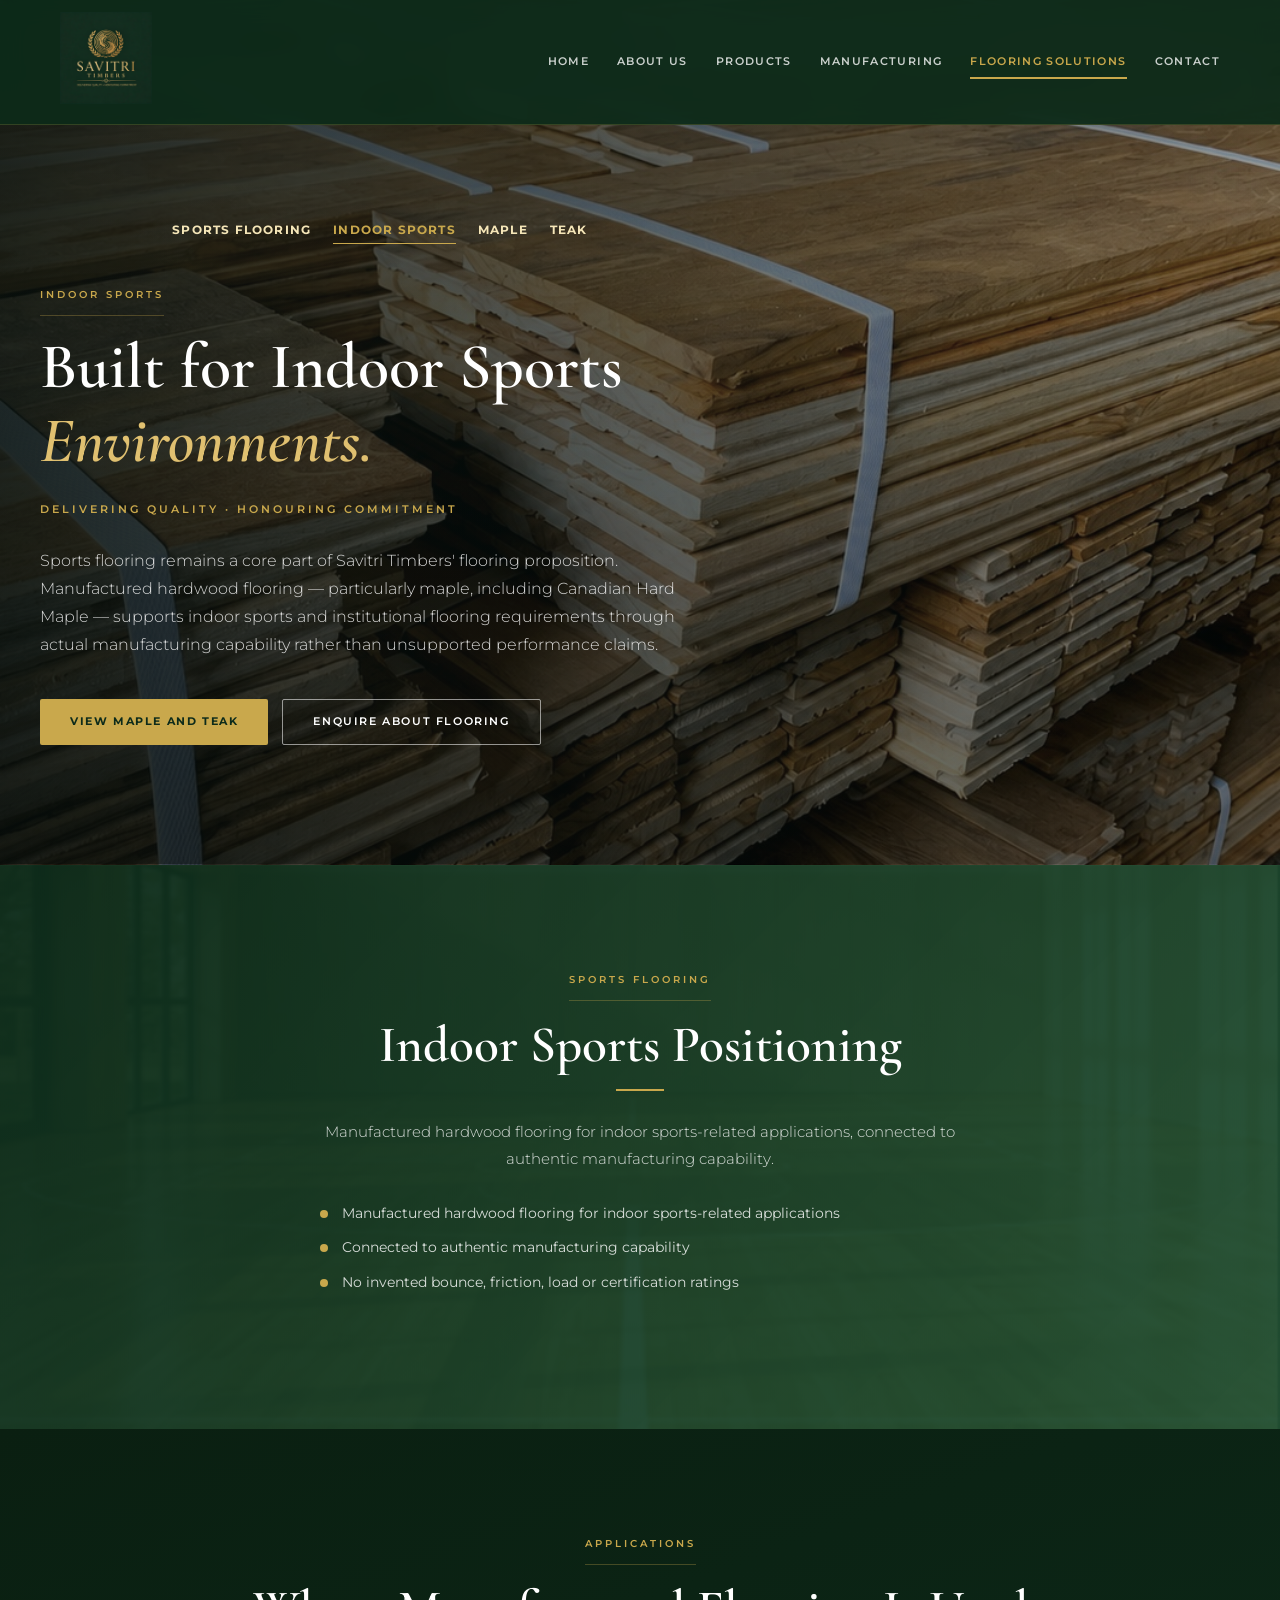
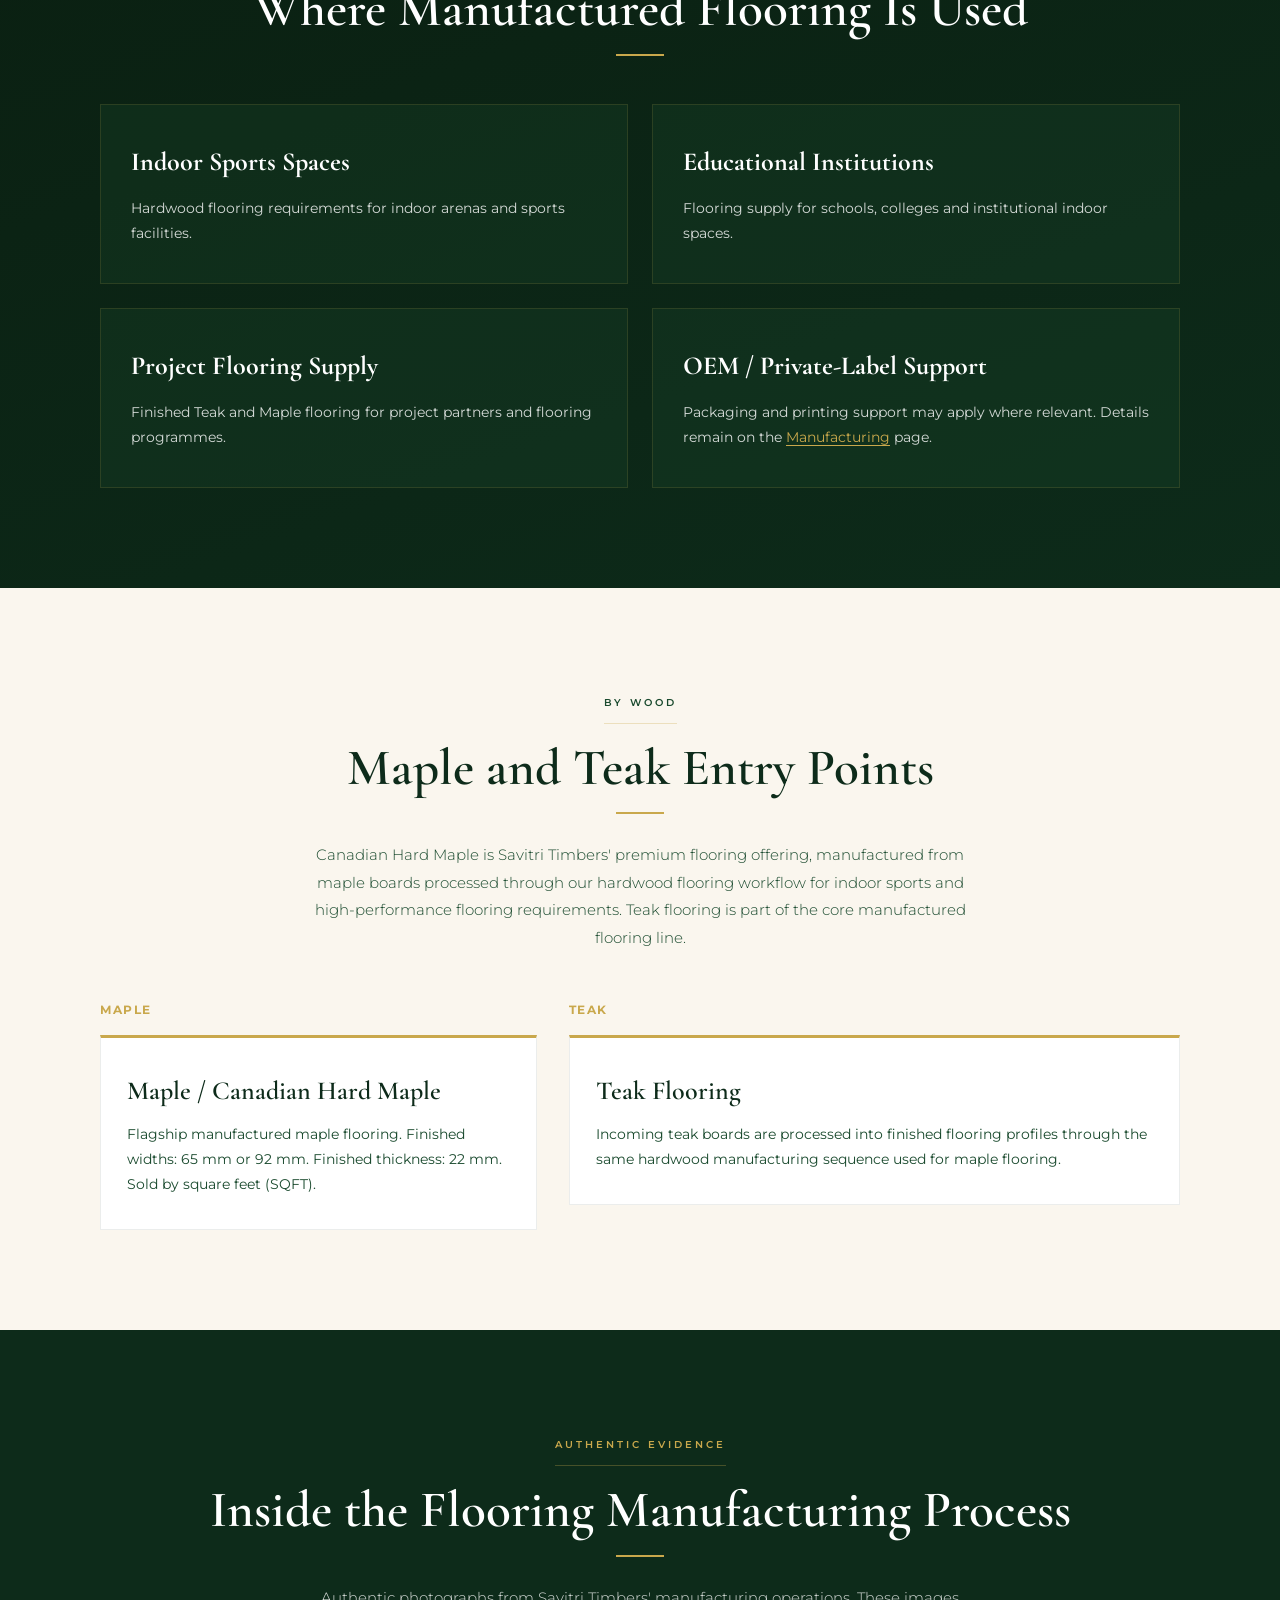
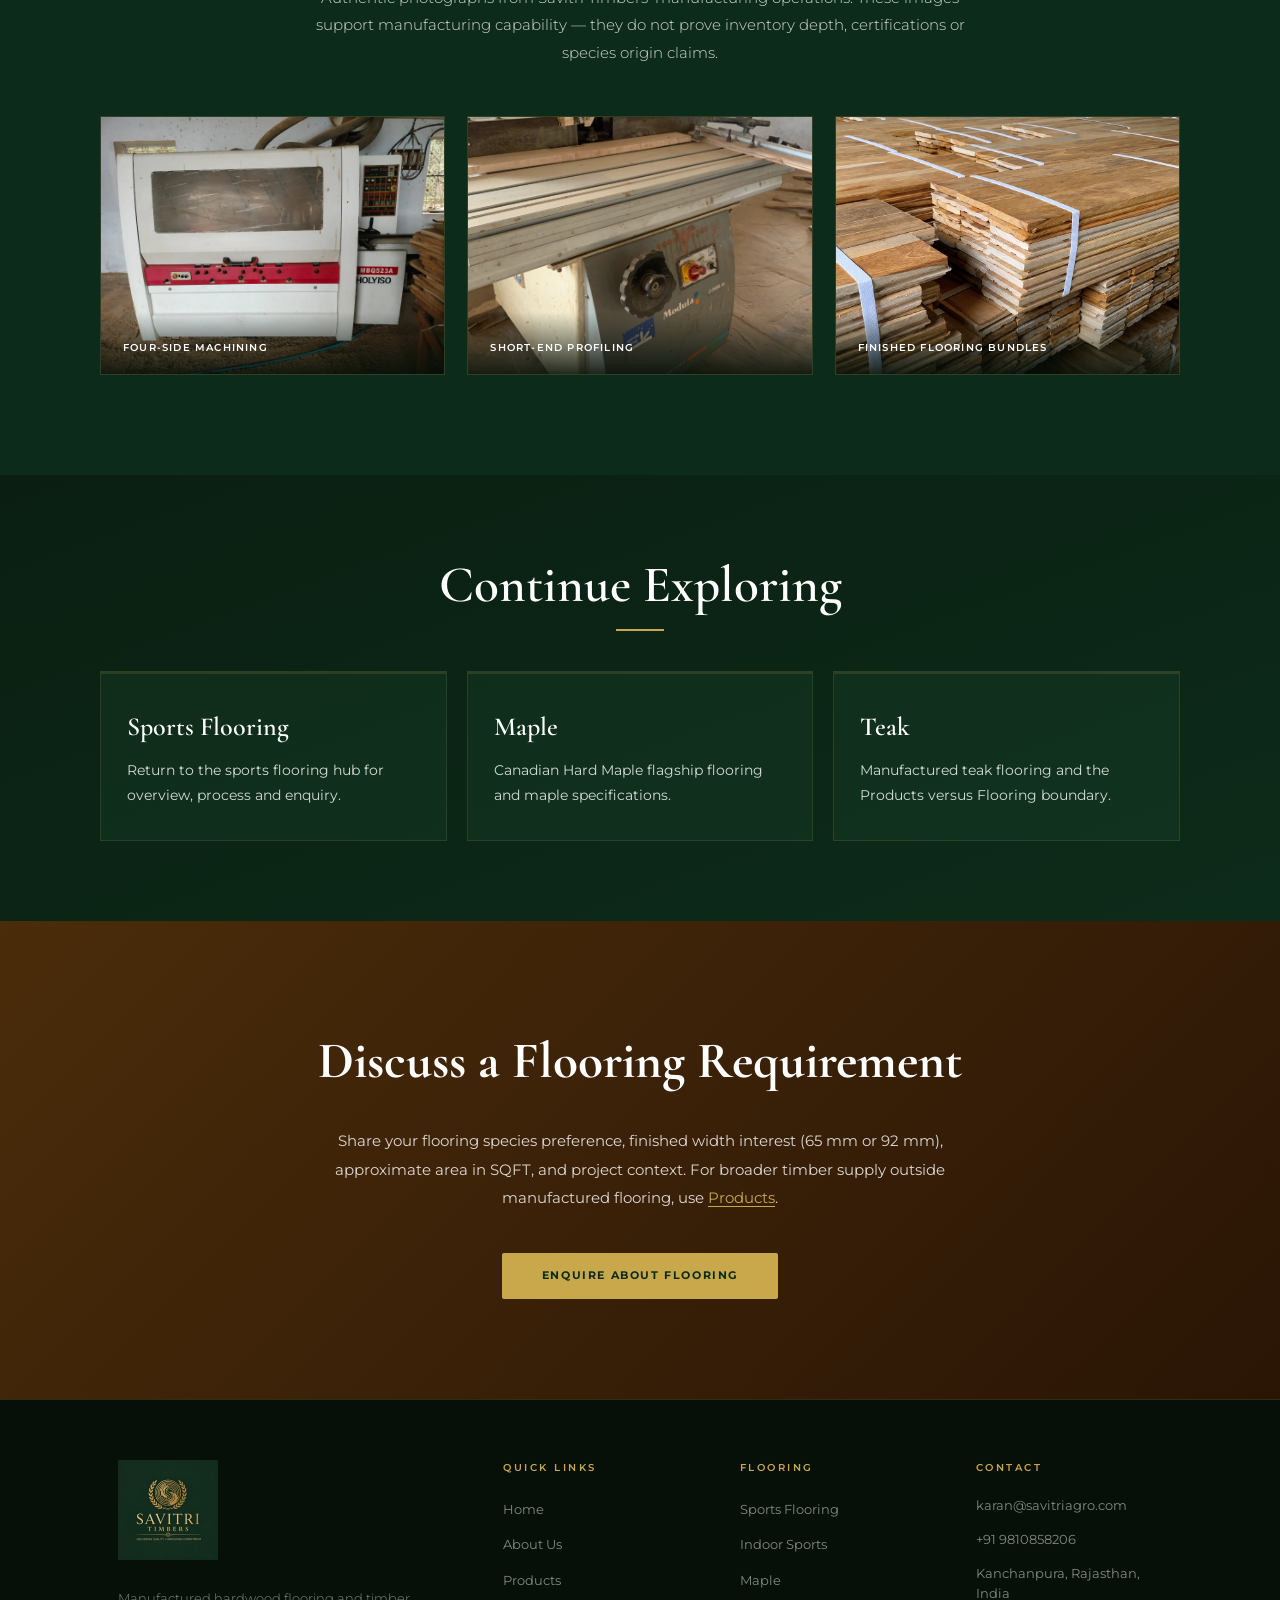
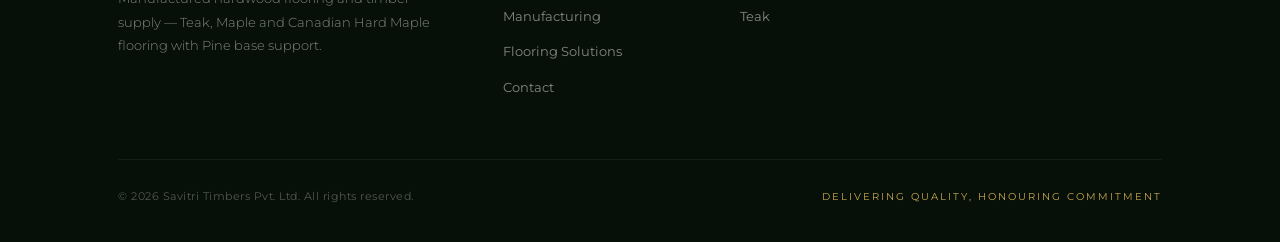
==== flooring/indoor-sports/index.html @ 916d7730 "feat: recover Sprint 4.3 flooring discovery pages Co-authored-by: Cursor <cursoragent@cursor.com>" ====
<!DOCTYPE html>
<html lang="en">
<head>
    <meta charset="UTF-8">
    <meta name="viewport" content="width=device-width, initial-scale=1.0">
    <title>Indoor Sports Flooring | Savitri Timbers</title>
    <meta name="description" content="Manufactured hardwood flooring for indoor sports-related applications, supported by Savitri Timbers' Maple, Canadian Hard Maple and Teak flooring manufacturing.">
    <meta property="og:title" content="Indoor Sports Flooring | Savitri Timbers">
    <meta property="og:description" content="Hardwood flooring for indoor arenas and sports facilities, manufactured by Savitri Timbers.">
    <meta property="og:type" content="website">
    <link rel="icon" href="../../images/favicon.png" type="image/png" sizes="64x64">
    <link rel="preconnect" href="https://fonts.googleapis.com">
    <link rel="preconnect" href="https://fonts.gstatic.com" crossorigin>
    <link rel="stylesheet" href="https://fonts.googleapis.com/css2?family=Cormorant+Garamond:ital,wght@0,300;0,400;0,500;0,600;0,700;1,400;1,600&amp;family=Montserrat:wght@300;400;500;600;700;800&amp;display=swap">
    <link rel="stylesheet" href="../../css/style.css">
    <link rel="stylesheet" href="../../css/flooring.css">
</head>

<body class="flooring-page">

<header>
    <div class="container">
        <a class="logo" href="../../index.html" aria-label="Savitri Timbers home">
            <img src="../../images/logo-mark.png" width="200" height="200" alt="Savitri Timbers Logo">
        </a>
        <nav aria-label="Primary navigation">
            <a href="../../index.html">Home</a>
            <a href="../../about.html">About Us</a>
            <a href="../../products.html">Products</a>
            <a href="../../manufacturing.html">Manufacturing</a>
            <a href="../../flooring.html" class="active">Flooring Solutions</a>
            <a href="../../contact.html">Contact</a>
        </nav>
    </div>
</header>

<main>

    <section class="flooring-hero" aria-labelledby="indoor-hero-title">
        <div class="hero-bg" aria-hidden="true"></div>
        <div class="hero-overlay" aria-hidden="true"></div>
        <div class="hero-content">
            <nav class="flooring-local-nav" aria-label="Flooring discovery">
                <a href="../sports-flooring/">Sports Flooring</a>
                <a href="../indoor-sports/" aria-current="page">Indoor Sports</a>
                <a href="../maple/">Maple</a>
                <a href="../teak/">Teak</a>
            </nav>
            <span class="section-tag">Indoor Sports</span>
            <h1 id="indoor-hero-title">
                Built for Indoor Sports<br>
                <em>Environments.</em>
            </h1>
            <p class="tagline">Delivering Quality · Honouring Commitment</p>
            <p>
                Sports flooring remains a core part of Savitri Timbers' flooring proposition.
                Manufactured hardwood flooring — particularly maple, including Canadian Hard Maple —
                supports indoor sports and institutional flooring requirements through actual
                manufacturing capability rather than unsupported performance claims.
            </p>
            <div class="hero-buttons">
                <a href="#woods" class="btn">View Maple and Teak</a>
                <a href="../../contact.html" class="btn-outline">Enquire About Flooring</a>
            </div>
        </div>
    </section>

    <section class="flooring-sports" aria-labelledby="sports-title">
        <div class="container flooring-sports-inner">
            <span class="section-tag">Sports Flooring</span>
            <h2 id="sports-title" class="section-title">Indoor Sports Positioning</h2>
            <span class="gold-line" aria-hidden="true"></span>
            <p class="section-sub">
                Manufactured hardwood flooring for indoor sports-related applications,
                connected to authentic manufacturing capability.
            </p>
            <ul class="flooring-point-list flooring-point-list--center" aria-label="Sports flooring positioning">
                <li>Manufactured hardwood flooring for indoor sports-related applications</li>
                <li>Connected to authentic manufacturing capability</li>
                <li>No invented bounce, friction, load or certification ratings</li>
            </ul>
        </div>
    </section>

    <section class="flooring-applications" aria-labelledby="flooring-apps-title">
        <div class="container">
            <span class="section-tag">Applications</span>
            <h2 id="flooring-apps-title" class="section-title">Where Manufactured Flooring Is Used</h2>
            <span class="gold-line" aria-hidden="true"></span>
            <div class="flooring-app-grid">
                <article class="flooring-app-card">
                    <h3>Indoor Sports Spaces</h3>
                    <p>Hardwood flooring requirements for indoor arenas and sports facilities.</p>
                </article>
                <article class="flooring-app-card">
                    <h3>Educational Institutions</h3>
                    <p>Flooring supply for schools, colleges and institutional indoor spaces.</p>
                </article>
                <article class="flooring-app-card">
                    <h3>Project Flooring Supply</h3>
                    <p>Finished Teak and Maple flooring for project partners and flooring programmes.</p>
                </article>
                <article class="flooring-app-card">
                    <h3>OEM / Private-Label Support</h3>
                    <p>
                        Packaging and printing support may apply where relevant.
                        Details remain on the <a href="../../manufacturing.html">Manufacturing</a> page.
                    </p>
                </article>
            </div>
        </div>
    </section>

    <section class="flooring-discover" id="woods" aria-labelledby="woods-title">
        <div class="container">
            <span class="section-tag">By Wood</span>
            <h2 id="woods-title" class="section-title">Maple and Teak Entry Points</h2>
            <span class="gold-line" aria-hidden="true"></span>
            <p class="section-sub">
                Canadian Hard Maple is Savitri Timbers' premium flooring offering,
                manufactured from maple boards processed through our hardwood flooring
                workflow for indoor sports and high-performance flooring requirements.
                Teak flooring is part of the core manufactured flooring line.
            </p>
            <div class="flooring-discover-groups">
                <div class="flooring-discover-group">
                    <h3>Maple</h3>
                    <div class="flooring-discover-cards">
                        <a class="flooring-discover-card" href="../maple/">
                            <h4>Maple / Canadian Hard Maple</h4>
                            <p>
                                Flagship manufactured maple flooring.
                                Finished widths: 65 mm or 92 mm. Finished thickness: 22 mm.
                                Sold by square feet (SQFT).
                            </p>
                        </a>
                    </div>
                </div>
                <div class="flooring-discover-group">
                    <h3>Teak</h3>
                    <div class="flooring-discover-cards">
                        <a class="flooring-discover-card" href="../teak/">
                            <h4>Teak Flooring</h4>
                            <p>
                                Incoming teak boards are processed into finished flooring profiles
                                through the same hardwood manufacturing sequence used for maple flooring.
                            </p>
                        </a>
                    </div>
                </div>
            </div>
        </div>
    </section>

    <section class="flooring-evidence" aria-labelledby="evidence-title">
        <div class="container">
            <span class="section-tag">Authentic Evidence</span>
            <h2 id="evidence-title" class="section-title">Inside the Flooring Manufacturing Process</h2>
            <span class="gold-line" aria-hidden="true"></span>
            <p class="section-sub">
                Authentic photographs from Savitri Timbers' manufacturing operations.
                These images support manufacturing capability — they do not prove inventory
                depth, certifications or species origin claims.
            </p>
            <div class="mfg-gallery-grid flooring-evidence-grid">
                <figure>
                    <picture>
                        <source srcset="../../assets/images/manufacturing/holyiso-mbq523a-four-side-planer-moulder.webp" type="image/webp">
                        <img src="../../assets/images/manufacturing/holyiso-mbq523a-four-side-planer-moulder.webp" width="1200" height="800" loading="lazy" decoding="async" alt="HOLYISO four-side planer and moulder used in flooring manufacturing">
                    </picture>
                    <figcaption>Four-side machining</figcaption>
                </figure>
                <figure>
                    <picture>
                        <source srcset="../../assets/images/manufacturing/jai-modula-j3400-spindle-moulder.webp" type="image/webp">
                        <img src="../../assets/images/manufacturing/jai-modula-j3400-spindle-moulder.webp" width="1200" height="800" loading="lazy" decoding="async" alt="JAI Modula spindle moulder used for short-end flooring profiles">
                    </picture>
                    <figcaption>Short-end profiling</figcaption>
                </figure>
                <figure>
                    <picture>
                        <source srcset="../../assets/images/manufacturing/teak-flooring-bundles-shri-madhopur.jpg" type="image/jpeg">
                        <img src="../../assets/images/manufacturing/teak-flooring-bundles-shri-madhopur.jpg" width="1064" height="749" loading="lazy" decoding="async" alt="Finished flooring bundles prepared at Savitri Timbers">
                    </picture>
                    <figcaption>Finished flooring bundles</figcaption>
                </figure>
            </div>
        </div>
    </section>

    <section class="flooring-related" aria-labelledby="related-title">
        <div class="container">
            <h2 id="related-title" class="section-title">Continue Exploring</h2>
            <span class="gold-line" aria-hidden="true"></span>
            <div class="flooring-related-grid">
                <a class="flooring-discover-card" href="../sports-flooring/">
                    <h4>Sports Flooring</h4>
                    <p>Return to the sports flooring hub for overview, process and enquiry.</p>
                </a>
                <a class="flooring-discover-card" href="../maple/">
                    <h4>Maple</h4>
                    <p>Canadian Hard Maple flagship flooring and maple specifications.</p>
                </a>
                <a class="flooring-discover-card" href="../teak/">
                    <h4>Teak</h4>
                    <p>Manufactured teak flooring and the Products versus Flooring boundary.</p>
                </a>
            </div>
        </div>
    </section>

    <section class="flooring-cta" id="enquiry" aria-labelledby="flooring-cta-title">
        <div class="container">
            <h2 id="flooring-cta-title">Discuss a Flooring Requirement</h2>
            <p>
                Share your flooring species preference, finished width interest
                (65 mm or 92 mm), approximate area in SQFT, and project context.
                For broader timber supply outside manufactured flooring,
                use <a href="../../products.html">Products</a>.
            </p>
            <a href="../../contact.html" class="btn">Enquire About Flooring</a>
        </div>
    </section>

</main>

<footer>
    <div class="container">
        <div class="footer-top">
            <div class="footer-brand">
                <img src="../../images/logo-mark.png" width="200" height="200" alt="Savitri Timbers" class="footer-logo">
                <p>
                    Manufactured hardwood flooring and timber supply —
                    Teak, Maple and Canadian Hard Maple flooring with Pine base support.
                </p>
            </div>
            <div class="footer-col">
                <h2>Quick Links</h2>
                <ul>
                    <li><a href="../../index.html">Home</a></li>
                    <li><a href="../../about.html">About Us</a></li>
                    <li><a href="../../products.html">Products</a></li>
                    <li><a href="../../manufacturing.html">Manufacturing</a></li>
                    <li><a href="../../flooring.html">Flooring Solutions</a></li>
                    <li><a href="../../contact.html">Contact</a></li>
                </ul>
            </div>
            <div class="footer-col">
                <h2>Flooring</h2>
                <ul>
                    <li><a href="../sports-flooring/">Sports Flooring</a></li>
                    <li><a href="../indoor-sports/">Indoor Sports</a></li>
                    <li><a href="../maple/">Maple</a></li>
                    <li><a href="../teak/">Teak</a></li>
                </ul>
            </div>
            <div class="footer-col">
                <h2>Contact</h2>
                <div class="footer-contact-item">
                    <span class="contact-text">karan@savitriagro.com</span>
                </div>
                <div class="footer-contact-item">
                    <span class="contact-text">+91 9810858206</span>
                </div>
                <div class="footer-contact-item">
                    <span class="contact-text">Kanchanpura, Rajasthan, India</span>
                </div>
            </div>
        </div>
        <div class="footer-bottom">
            <p>© 2026 Savitri Timbers Pvt. Ltd. All rights reserved.</p>
            <div class="footer-tagline">Delivering Quality, Honouring Commitment</div>
        </div>
    </div>
</footer>

</body>
</html>
---- css/style.css ----
:root {
  --green-dark: #0d2b1a;
  --green-mid: #1a4a2e;
  --green-light: #2d6a47;
  --gold: #c9a84c;
  --gold-light: #e0c070;
  --gold-pale: #f5e6b8;
  --white: #ffffff;
  --cream: #faf6ee;
  --text-light: rgba(255,255,255,0.82);
  --walnut: #4a2c0a;
}

* {
  margin: 0;
  padding: 0;
  box-sizing: border-box;
}

body {
font-family: 'Montserrat', sans-serif;
background: var(--green-mid);
color: var(--white);
overflow-x: hidden;
line-height: 1.6;
}

/* ── HEADER / NAV ── */
header {
    position: fixed;
    top: 0;
    left: 0;
    right: 0;
    z-index: 100;
    background: rgba(13,43,26,0.92);
    backdrop-filter: blur(12px);
    border-bottom: 1px solid rgba(201,168,76,0.2);
}

header .container {
    display: flex;
    align-items: center;
    justify-content: space-between;
    padding: 18px 60px;
    width: 100%;
    max-width: none;
}

.logo img {
    height: 140px;
    width: auto;
}

nav {
  display: flex;
  list-style: none;
  gap: 36px;
}

header nav a {
  font-size: 18px;
  font-weight: 800;
  letter-spacing: 1.6px;
  text-transform: uppercase;
  color: rgba(255,255,255,0.78);
  text-decoration: none;
  transition: color 0.3s;
  margin-left: 0;
}

header nav a:hover {
  color: var(--gold);
}

header nav a.active,
header nav a[aria-current="page"] {
    color: var(--gold);
}

header nav a.active::after,
header nav a[aria-current="page"]::after {
    content: '';
    display: block;
    width: 100%;
    height: 2px;
    background: var(--gold);
    margin-top: 6px;
}

/* ── HERO ── */
.hero {
    min-height: 100vh;
    position: relative;
    display: flex;
    flex-direction: column;
    justify-content: center;
    align-items: flex-start;
    text-align: left;
    overflow: hidden;
    padding: 120px 40px 80px;
    background:none;    
}

.hero-bg {
    position: absolute;
    inset: 0;
    z-index: 0;

    background:
        linear-gradient(
            90deg,
            rgba(7,17,14,.82) 0%,
            rgba(7,17,14,.62) 38%,
            rgba(7,17,14,.28) 65%,
            rgba(7,17,14,.10) 100%
        ),
        url("../assets/images/hero/arena-clean-v1.jpg");

    background-size: cover;
    background-position: center center;
    background-repeat: no-repeat;
}
.hero-grid {
    display: none;
}

/*
.hero-grid div { background-size: cover; background-position: center; }
.hero-grid div:nth-child(1) { background: linear-gradient(135deg, #1a4a2e, #2d6a47); }
.hero-grid div:nth-child(2) { background: linear-gradient(135deg, #4a2c0a, #7a5020); }
.hero-grid div:nth-child(3) { background: linear-gradient(135deg, #1a4a2e, #0d2b1a); }
.hero-grid div:nth-child(4) { background: linear-gradient(135deg, #7a5020, #4a2c0a); }
.hero-grid div:nth-child(5) { background: linear-gradient(135deg, #2d6a47, #1a4a2e); }
.hero-grid div:nth-child(6) { background: linear-gradient(135deg, #0d2b1a, #1a4a2e); }
*/

.hero-overlay {
    position: absolute;
    inset: 0;
    z-index: 2;

    background:
        linear-gradient(
            180deg,
            rgba(0,0,0,.18) 0%,
            rgba(0,0,0,.05) 30%,
            rgba(0,0,0,.28) 100%
        );
}

.wood-texture {
    display: none;
}
/*
.wood-texture {
  position: absolute;
  inset: 0;
  z-index: 1;
  opacity: 0.04;
  background-image: repeating-linear-gradient(
    88deg, transparent 0px, transparent 18px, rgba(201,168,76,0.3) 18px, rgba(201,168,76,0.3) 19px
  );
}
*/
/*
.hero-content {
    position: relative;
    z-index: 5;
    max-width: 900px;
}
*/

.hero-content {
    position: relative;
    z-index: 5;

    width: min(720px, 100%);
    margin-right: auto;
    margin-left: 0;

    text-align: left;
}


.hero-badge {
    display: inline-block;
    align-items: center;
    gap: 10px;
    border: 1px solid rgba(201,168,76,0.4);
    padding: 8px 20px;
    margin-bottom: 36px;
    border-radius: 2px;
}

.hero-badge span {
  font-size: 10px;
  letter-spacing: 2.5px;
  color: var(--gold);
  text-transform: uppercase;
  font-weight: 600;
}

.hero-badge::before,
.hero-badge::after {
  content: '◆';
  font-size: 6px;
  color: var(--gold);
}

.hero h1 {
  font-family: 'Cormorant Garamond', serif;
  font-size: clamp(42px, 5vw, 68px);
  font-weight: 600;
  line-height: 1.12;
  color: var(--white);
  margin-bottom: 24px;
  letter-spacing: -0.5px;
}

.hero h1 em {
  color: var(--gold);
  font-style: italic;
}

.tagline {
  font-size: 11px;
  letter-spacing: 3px;
  color: var(--gold);
  text-transform: uppercase;
  font-weight: 600;
  margin-bottom: 28px;
}

.hero-content > p:not(.tagline) {
  font-size: 15.5px;
  line-height: 1.8;
  color: var(--text-light);
  max-width: 640px;
  margin: 0 auto 44px;
  font-weight: 300;
}

.hero-buttons {
  display: flex;
  gap: 16px;
  justify-content: center;
  flex-wrap: wrap;
}

.btn,
.btn-primary {
  display: inline-block;
  background: var(--gold);
  color: var(--green-dark);
  padding: 10px 30px;
  font-size: 15px;
  font-weight: 700;
  letter-spacing: 1.8px;
  text-transform: uppercase;
  border: none;
  cursor: pointer;
  border-radius: 2px;
  transition: all 0.3s;
  text-decoration: none;
}

.btn:hover,
.btn-primary:hover {
  background: var(--gold-light);
  transform: translateY(-1px);
}

.btn-outline {
  display: inline-block;
  background: transparent;
  color: var(--white);
  padding: 16px 38px;
  font-size: 11px;
  font-weight: 600;
  letter-spacing: 1.8px;
  text-transform: uppercase;
  border: 1px solid rgba(255,255,255,0.4);
  cursor: pointer;
  border-radius: 2px;
  transition: all 0.3s;
}

.btn-outline:hover {
  border-color: var(--gold);
  color: var(--gold);
}

.btn:focus-visible,
.btn-outline:focus-visible {
    outline: 3px solid var(--gold-light);
    outline-offset: 4px;
}

.credentials {
    background: linear-gradient(180deg,#0d2b1a,#0a1f11);
}

.credentials-inner{
    display:grid;
    grid-template-columns:320px 1fr;
    gap:60px;
    align-items:start;
}

.credentials-list {
    display:grid;
    grid-template-columns:repeat(auto-fit,minmax(220px,1fr));
    gap:24px;
    margin-top:48px;
}

.credentials-list div{
    padding:28px;
    border-top:2px solid rgba(201,168,76,.4);
    background:rgba(255,255,255,.04);
}

.credentials dt{
    font-size:11px;
    text-transform:uppercase;
    letter-spacing:2px;
    color:var(--gold);
    margin-bottom:8px;
}

.credentials dd{
    font-size:15px;
    color:white;
}

.hero-value-cards {
  display: grid;
  grid-template-columns: repeat(3, minmax(0, 1fr));
  gap: 16px;
  width: min(100%, 980px);
  margin: 48px auto 0;
}

.hero-value-card {
  min-height: 150px;
  padding: 22px 20px;
  border: 1px solid rgba(201,168,76,0.24);
  border-left: 2px solid rgba(201,168,76,0.55);
  background: rgba(13,43,26,0.56);
  text-align: left;
}

.hero-value-card h2 {
  font-size: 11px;
  letter-spacing: 1.7px;
  text-transform: uppercase;
  color: var(--gold);
  margin-bottom: 12px;
  font-weight: 700;
}

.hero-value-card p {
  font-size: 13px;
  line-height: 1.75;
  color: var(--text-light);
  font-weight: 300;
}

@media (max-width: 768px) {
  .hero-value-cards {
    grid-template-columns: 1fr;
    gap: 12px;
    margin-top: 36px;
  }

  .hero-value-card {
    min-height: auto;
    padding: 18px 18px;
  }
}  
/* ── SECTION COMMONS ── */
section {
  padding: 100px 60px;
}

.container {
  width: 90%;
  max-width: 1200px;
  margin: auto;
}

.section-tag {
  display: inline-block;
  font-size: 10px;
  letter-spacing: 3px;
  color: var(--gold);
  text-transform: uppercase;
  font-weight: 600;
  margin-bottom: 16px;
  padding-bottom: 12px;
  border-bottom: 1px solid rgba(201,168,76,0.3);
}

.section-title {
  font-family: 'Cormorant Garamond', serif;
  font-size: clamp(36px, 4vw, 52px);
  font-weight: 600;
  line-height: 1.18;
  margin-bottom: 20px;
}

.section-sub {
  font-size: 14.5px;
  line-height: 1.9;
  color: var(--text-light);
  max-width: 580px;
  font-weight: 300;
}

.gold-line {
  display: block;
  width: 48px;
  height: 2px;
  background: var(--gold);
  margin: 20px 0;
}

/* ── TRUST BAND ── */
.trust-band {
  background: var(--green-mid);
  border-top: 1px solid rgba(201,168,76,0.15);
  border-bottom: 1px solid rgba(201,168,76,0.15);
  padding: 28px 60px;
  display: flex;
  align-items: center;
  justify-content: center;
  gap: 60px;
}

/* Sprint 3A.4 Trust Strip */
/*
.trust-strip{
    background:var(--green-mid);
    border-top:1px solid rgba(201,168,76,.15);
    border-bottom:1px solid rgba(201,168,76,.15);
    padding:30px 0;
}

.trust-strip svg{
    fill:none;
    stroke:var(--gold);
    stroke-width:1.8;
    stroke-linecap:round;
    stroke-linejoin:round;
}

.trust-strip-inner{
    display:grid;
    grid-template-columns:220px 1fr;
    gap:40px;
    align-items:center;
}

.trust-strip-label{
    color:#fff;
    font-size:15px;
    line-height:1.6;
}

.trust-strip-list{
    list-style:none;
    display:grid;
    grid-template-columns:repeat(5,1fr);
    gap:22px;
    margin:0;
    padding:0;
}

.trust-strip-list li{
    display:flex;
    align-items:center;
    gap:12px;
}

.trust-strip-list svg{
    width:22px;
    height:22px;
    stroke:var(--gold);
    stroke-width:1.6;
    fill:none;
    flex-shrink:0;
}

.trust-strip-list span{
    font-size:11px;
    letter-spacing:1.4px;
    color:var(--gold);
    text-transform:uppercase;
    line-height:1.5;
}
*/
.trust-item {
  display: flex;
  align-items: center;
  gap: 12px;
}

.trust-icon { font-size: 18px; }

.trust-text {
  font-size: 11px;
  letter-spacing: 1.5px;
  text-transform: uppercase;
  color: var(--gold);
  font-weight: 600;
}

/* ── INTRO ── */
.intro {
  background: linear-gradient(135deg, #0a1f11 0%, #0d2b1a 100%);
  text-align: center;
}

.intro h2 {
  font-family: 'Cormorant Garamond', serif;
  font-size: clamp(36px, 4vw, 52px);
  font-weight: 600;
  color: var(--white);
  margin-bottom: 24px;
}

.intro p {
  font-size: 15px;
  line-height: 1.9;
  color: var(--text-light);
  max-width: 700px;
  margin: 0 auto 20px;
  font-weight: 300;
}

/* ── OUR STORY ── DESKTOP */
.story {
  background: linear-gradient(135deg, #0a1f11 0%, #0d2b1a 100%);
  display: grid;
  grid-template-columns: 1fr 1fr;
  gap: 80px;
  align-items: center;
}

.about-image-block { position: relative; }

.about-img-main {
  width: 100%;
  aspect-ratio: 4/5;
  border-radius: 3px;
  overflow: hidden;
  background: linear-gradient(145deg, #1a4a2e, #2d6a47);
  display: flex;
  align-items: center;
  justify-content: center;
}

.about-img-main picture,
.about-img-main img,
.about-img-overlay picture,
.about-img-overlay img {
  width: 100%;
  height: 100%;
  display: block;
}

.about-img-main img,
.about-img-overlay img {
  object-fit: cover;
}

.about-img-main img { object-position: center; }
.about-img-overlay img { object-position: center; }

.about-img-overlay {
  position: absolute;
  bottom: -24px;
  right: -24px;
  width: 55%;
  aspect-ratio: 4/3;
  background: linear-gradient(145deg, var(--walnut), #7a5020);
  border-radius: 3px;
  border: 4px solid var(--green-dark);
  display: flex;
  align-items: center;
  justify-content: center;
}

.img-placeholder {
  font-family: 'Cormorant Garamond', serif;
  font-size: 13px;
  color: rgba(201,168,76,0.6);
  text-align: center;
  padding: 20px;
}

.story h2 {
  font-family: 'Cormorant Garamond', serif;
  font-size: clamp(36px, 4vw, 52px);
  font-weight: 600;
  color: var(--white);
  line-height: 1.18;
  margin-bottom: 20px;
}

.story p {
  font-size: 14.5px;
  line-height: 1.9;
  color: var(--text-light);
  max-width: 580px;
  font-weight: 300;
  margin-bottom: 16px;
}

/* ── MOBILE FIX ── */
@media (max-width: 768px) {

  /* Section ka padding kam kiya */
  section {
    padding: 60px 24px;
  }

  /* Story section: 2 column se 1 column */
  .story {
    grid-template-columns: 1fr;   /* dono columns ek ke neeche ek */
    gap: 80px;                    /* image aur text ke beech space —
                                     overlay ke liye jagah chahiye */
  }

  /* Image block ko thoda chhota kiya */
  .about-img-main {
    aspect-ratio: 3/2;            /* lambi image mobile par achhi nahi lagti */
  }

  /* Overlay image: position theek ki */
  .about-img-overlay {
    bottom: -32px;                /* thoda aur neeche */
    right: 16px;                  /* right edge se andar */
    width: 48%;                   /* thodi chhoti */
    border: 3px solid var(--green-dark);
  }

  /* Heading font thodi chhoti */
  .story h2 {
    font-size: 28px;
  }

  /* Paragraph font readable size */
  .story p {
    font-size: 14px;
    line-height: 1.8;
  }

}



.pillars {
  display: flex;
  flex-direction: column;
  gap: 20px;
  margin-top: 36px;
}

.pillar {
  display: flex;
  gap: 16px;
  align-items: flex-start;
  padding: 18px 20px;
  border-left: 2px solid rgba(201,168,76,0.3);
  background: rgba(45,106,71,0.1);
}

.pillar-icon { font-size: 22px; margin-top: 2px; }

.pillar h4 {
  font-size: 11px;
  letter-spacing: 1.5px;
  text-transform: uppercase;
  color: var(--gold);
  margin-bottom: 6px;
  font-weight: 600;
}

.pillar p {
  font-size: 13px;
  color: var(--text-light);
  line-height: 1.7;
  font-weight: 300;
  max-width: none;
  margin-bottom: 0;
}

/* ── WHAT WE DO / SERVICES ── DESKTOP */
.services {
  background: var(--green-dark);
  text-align: center;
}

.services h2 {
  font-family: 'Cormorant Garamond', serif;
  font-size: clamp(36px, 4vw, 52px);
  font-weight: 600;
  color: var(--white);
  margin-bottom: 14px;
  max-width: 600px;
  margin-left: auto;
  margin-right: auto;
}

.service-grid {
  display: grid;
  grid-template-columns: repeat(3, 1fr); /* Teen columns side by side */
  gap: 24px;
  margin-top: 60px;
  justify-content: center;
}

.service-card {
  padding: 44px 36px;
  border: 1px solid rgba(201,168,76,0.15);
  background: rgba(26,74,46,0.25);
  border-radius: 3px;
  text-align: left;
  transition: all 0.4s;
  position: relative;
  overflow: hidden;
  flex: unset;
  box-shadow: none;
}

.service-card::before {
  content: '';
  position: absolute;
  top: 0; left: 0; right: 0;
  height: 2px;
  background: var(--gold);
  transform: scaleX(0);
  transform-origin: left;
  transition: transform 0.4s;
}

.service-card:hover {
  background: rgba(45,106,71,0.3);
  transform: translateY(-4px);
}

.service-card:hover::before { transform: scaleX(1); }

.service-icon {
  font-size: 36px;
  margin-bottom: 20px;
  display: block;
}

.service-card h3 {
  font-family: 'Cormorant Garamond', serif;
  font-size: 26px;
  font-weight: 600;
  color: var(--white);
  margin-bottom: 14px;
}

.service-card p {
  font-size: 13.5px;
  color: var(--text-light);
  line-height: 1.8;
  font-weight: 300;
}

/* ── MOBILE FIX ── */
@media (max-width: 768px) {

  /* Section ka padding kam kiya —
     100px zyada tha, mobile par 60px kaafi hai */
  .services {
    padding: 60px 20px;
  }

  /* Heading ki size thodi kam ki —
     clamp() mobile par bhi badi ho sakti thi */
  .services h2 {
    font-size: 28px;
    max-width: 100%; /* Puri width use karo mobile par */
  }

  /* Section-sub text ko left align kiya —
     Mobile par centered text padhna mushkil lagta hai */
  .services .section-sub {
    text-align: left;
    margin: 16px 0 0 0; /* Auto margin hataya, left se shuru */
  }

  /* Teen columns se ek column —
     Mobile par teen cards side by side nahi aate,
     isliye ek ke neeche ek kiya */
  .service-grid {
    grid-template-columns: 1fr;
    gap: 16px;          /* Gap bhi kam kiya — space bachane ke liye */
    margin-top: 36px;   /* Upar ka margin bhi kam kiya */
  }

  /* Card ka padding kam kiya —
     44px bahut zyada tha chhoti screen par */
  .service-card {
    padding: 28px 24px;
    text-align: left; /* Text left hi rahe */
  }

  /* Icon thoda chhota kiya */
  .service-icon {
    font-size: 28px;
    margin-bottom: 14px;
  }

  /* Card heading chhoti ki */
  .service-card h3 {
    font-size: 22px;
    margin-bottom: 10px;
  }

  /* Paragraph font readable rakhi */
  .service-card p {
    font-size: 13px;
    line-height: 1.7;
  }

  /* Hover effect mobile par band kiya —
     Mobile mein hover nahi hota, touch hota hai.
     translateY se card upar uthta tha jo mobile par
     achha nahi lagta */
  .service-card:hover {
    transform: none;
    background: rgba(26,74,46,0.25);
  }

}

/* ── Contact page: 4 cards → 4 columns (desktop) ── */
.services--contact .service-grid {
  grid-template-columns: repeat(4, 1fr);
}

/* ══════════════════════════════════════
   768px — Tablet: 4 → 2 columns
   ══════════════════════════════════════ */
@media (max-width: 768px) {
  .services--contact .service-grid {
    grid-template-columns: repeat(2, 1fr);
    gap: 16px;
    margin-top: 36px;
  }
}

/* ══════════════════════════════════════
   480px — Mobile: 2 → 1 column
   ══════════════════════════════════════ */
@media (max-width: 480px) {
  .services--contact .service-grid {
    grid-template-columns: 1fr;
    gap: 12px;
  }
}

/* ── SPECIES ── */
.species {
  background: linear-gradient(160deg, #0d2b1a, #0a1f11);
}

.species h2 {
  font-family: 'Cormorant Garamond', serif;
  font-size: clamp(36px, 4vw, 52px);
  font-weight: 600;
  color: var(--white);
  margin-bottom: 12px;
}

.species-title-accent {
  color: var(--gold);
  font-family: 'Cormorant Garamond', serif;
  font-style: italic;
}

.species-sub {
  margin-top: 12px;
}

.species-grid {
  display: grid;
  grid-template-columns: repeat(auto-fit, minmax(220px, 1fr));
  gap: 16px;
  margin-top: 50px;
}

.species-card {
  aspect-ratio: 3/4;
  border-radius: 3px;
  overflow: hidden;
  position: relative;
  cursor: pointer;
  transition: transform 0.4s;
}

.species-card:hover {
    transform: translateY(-8px);
    box-shadow: 0 20px 40px rgba(0,0,0,0.35);
}

.species-bg {
  position: absolute;
  inset: 0;
  display: flex;
  align-items: flex-end;
}

.pine .species-bg {
    background: linear-gradient(
        160deg,
        #d8b36b,
        #b67a2f
    );
}

.white-ash .species-bg {
    background: linear-gradient(
        160deg,
        #efe4d1,
        #cab49a
    );
}

.steam-beech .species-bg {
    background: linear-gradient(
        160deg,
        #e6cfba,
        #c59d7f
    );
}

.white-oak .species-bg,
.oak .species-bg {
    background: linear-gradient(160deg, #d8c4a8, #b69474);
}

.european-oak .species-bg {
    background: linear-gradient(160deg, #c8ae8b, #9d7854);
}

.meranti .species-bg {
    background: linear-gradient(160deg, #a86b45, #6e3f28);
}

.teak .species-bg {
    background: linear-gradient(160deg, #b8793d, #7a4b1c);
}

.cumaru .species-bg {
    background: linear-gradient(160deg, #8b5a2b, #5e3a18);
}

.sapele .species-bg {
    background: linear-gradient(160deg, #9b5b3a, #6a3d28);
}

.maple .species-bg {
    background: linear-gradient(160deg, #f0dec4, #d2b48c);
}

.walnut .species-bg {
    background: linear-gradient(160deg, #6b4a34, #3f291d);
}

.syp .species-bg {
    background: linear-gradient(160deg, #d2a55a, #a9742a);
}

.cherry .species-bg {
    background: linear-gradient(160deg, #f4c2b0, #d98a6a);
}

.species-info {
  position: absolute;
  bottom: 0; left: 0; right: 0;
  background: linear-gradient(to top, rgba(13,43,26,0.95) 0%, transparent 100%);
  padding: 30px 20px 20px;
}

.species-name {
  font-family: 'Cormorant Garamond', serif;
  font-size: 24px;
  font-weight: 600;
  color: var(--white);
}

.species-origin {
  font-size: 9px;
  letter-spacing: 2px;
  color: var(--gold);
  text-transform: uppercase;
  margin-top: 4px;
}

.wood-grain {
    position: absolute;
    inset: 0;
    opacity: 0.18;

    background:
        repeating-linear-gradient(
            85deg,
            transparent 0px,
            transparent 8px,
            rgba(0,0,0,0.08) 9px,
            rgba(255,255,255,0.05) 10px,
            transparent 11px
        ),

        repeating-linear-gradient(
            92deg,
            transparent 0px,
            transparent 22px,
            rgba(0,0,0,0.05) 23px,
            transparent 24px
        );
}

/* ── SOURCING / MAP ── */
.sourcing {
  background: var(--green-dark);
}

.sourcing h2 {
  font-family: 'Cormorant Garamond', serif;
  font-size: clamp(36px, 4vw, 52px);
  font-weight: 600;
  color: var(--white);
  margin-bottom: 14px;
}

.sourcing p {
  font-size: 14.5px;
  line-height: 1.9;
  color: var(--text-light);
  font-weight: 300;
  margin-bottom: 20px;
}

.country-grid {
  margin-top: 32px;
  display: flex;
  flex-wrap: wrap;
  gap: 12px;
  justify-content: flex-start;
}

.country-grid div {
  display: flex;
  align-items: center;
  gap: 8px;
  padding: 8px 18px;
  border: 1px solid rgba(201,168,76,0.25);
  border-radius: 2px;
  font-size: 10px;
  letter-spacing: 1.5px;
  color: var(--gold-pale);
  text-transform: uppercase;
  font-weight: 500;
  background: transparent;
}

.country-grid div::before {
  content: '●';
  font-size: 6px;
  color: var(--gold);
}

/* ── MANUFACTURING ── DESKTOP */
.manufacturing {
  background: linear-gradient(135deg, var(--walnut) 0%, #2a1505 100%);
  display: grid;
  grid-template-columns: 1fr 1fr;
  gap: 80px;
  align-items: center;
}

.manufacturing h2 {
  font-family: 'Cormorant Garamond', serif;
  font-size: clamp(36px, 4vw, 52px);
  font-weight: 600;
  color: var(--white);
  line-height: 1.18;
  margin-bottom: 20px;
  text-align: left;
}

.manufacturing p {
  font-size: 14.5px;
  line-height: 1.9;
  color: var(--text-light);
  font-weight: 300;
  max-width: 560px;
  margin-bottom: 16px;
  text-align: left;
}

.mfg-visual {
  aspect-ratio: 4/3;
  background: rgba(0,0,0,0.2);
  border-radius: 3px;
  position: relative;
  overflow: hidden;
  display: flex;
  align-items: center;
  justify-content: center;
}

.mfg-photo {
  margin: 0;
  display: block;
}

.mfg-photo picture,
.mfg-photo img {
  display: block;
  width: 100%;
  height: 100%;
}

.mfg-photo img {
  object-fit: cover;
}

.mfg-photo figcaption {
  position: absolute;
  right: 0;
  bottom: 0;
  left: 0;
  padding: 28px 22px 18px;
  background: linear-gradient(transparent, rgba(6, 15, 8, 0.88));
  color: rgba(255,255,255,0.9);
  font-size: 10px;
  font-weight: 600;
  letter-spacing: 1.1px;
  text-transform: uppercase;
}

.mfg-visual--details{
    background: linear-gradient(
        135deg,
        rgba(255,255,255,.05),
        rgba(255,255,255,.02)
    );

    border:1px solid rgba(201,168,76,.18);

    padding:42px;

    display:flex;
    align-items:center;
    justify-content:center;
}

.mfg-visual-inner { text-align: center; width:100%;}
.mfg-visual-inner .big-icon { font-size: 64px; opacity: 0.4; }

/* Mfg features — 2x2 grid desktop par */
.mfg-features {
  display: grid;
  grid-template-columns: 1fr 1fr;
  gap: 16px;
  margin-top: 36px;
}

.mfg-feat {
  padding: 18px 16px;
  background: rgba(255,255,255,0.06);
  border-top: 2px solid rgba(201,168,76,0.4);
  border-radius: 2px;
}

.mfg-feat h3 {
  font-size: 10px;
  letter-spacing: 1.5px;
  color: var(--gold);
  text-transform: uppercase;
  margin-bottom: 6px;
  font-weight: 600;
}

.mfg-feat p {
  font-size: 12.5px;
  color: rgba(255,255,255,0.7);
  line-height: 1.6;
  font-weight: 300;
  max-width: none;
  text-align: left;
}

/* ── MOBILE FIX ── */
@media (max-width: 768px) {

  /* Do column se ek column —
     Text pehle, visual baad mein */
  .manufacturing {
    grid-template-columns: 1fr;
    gap: 40px;              /* Gap kam kiya — do sections ke beech */
    padding: 60px 20px;     /* Section padding kam ki */
  }

  /* Visual ko text ke baad dikhana hai —
     HTML mein visual doosre number par hai,
     isliye order: 2 diya — natural order sahi hai */
  .mfg-visual {
    order: 2;               /* Visual neeche rahega */
    aspect-ratio: 16/9;     /* Mobile par lambi height avoid ki —
                               4/3 se 16/9 kiya, thoda납작 */
  }

  /* Text wala div pehle dikhega */
  .manufacturing > div:first-child {
    order: 1;               /* Text upar rahega */
  }

  /* Heading font mobile par chhoti */
  .manufacturing h2 {
    font-size: 28px;
  }

  /* Paragraph max-width hataya —
     Mobile par full width use hogi */
  .manufacturing p {
    max-width: 100%;
    font-size: 14px;
  }

  /* Features grid — 2 column se 1 column —
     Mobile par 2 column cramped lagta hai */
  .mfg-features {
    grid-template-columns: 1fr;
    gap: 12px;
    margin-top: 28px;
  }

  /* Feature card ka padding thoda kam kiya */
  .mfg-feat {
    padding: 16px 14px;
  }

  /* Feature heading letter-spacing thodi kam ki —
     Chhoti screen par zyada spacing crowded lagti hai */
  .mfg-feat h3 {
    letter-spacing: 1px;
    font-size: 10px;
  }

  /* Visual ke andar icon chhota kiya */
  .mfg-visual-inner .big-icon {
    font-size: 44px;
  }

  /* Visual ke andar heading chhoti ki */
  .mfg-visual-inner h3 {
    font-size: 22px !important; /* inline style override karne ke liye */
    margin-top: 12px !important;
  }

}

.location-badge {
  display: inline-flex;
  align-items: center;
  gap: 10px;
  background: rgba(201,168,76,0.12);
  border: 1px solid rgba(201,168,76,0.3);
  padding: 12px 20px;
  border-radius: 2px;
  margin-bottom: 28px;
  font-size: 10px;
  letter-spacing: 2px;
  color: var(--gold);
  text-transform: uppercase;
}


/* ── FOOTER ── */
footer {
  background: #060f08;
  border-top: 1px solid rgba(201,168,76,0.2);
  padding: 60px 60px 36px;
}

.footer-top {
  display: grid;
  grid-template-columns: 1.8fr 1fr 1fr 1fr;
  gap: 50px;
  margin-bottom: 50px;
}

.footer-brand p {
  font-size: 13px;
  color: rgba(255,255,255,0.5);
  line-height: 1.8;
  font-weight: 300;
}

.footer-col h2 {
  font-size: 10px;
  letter-spacing: 2.5px;
  color: var(--gold);
  text-transform: uppercase;
  font-weight: 600;
  margin-bottom: 20px;
}

.footer-logo {
  height: 100px;
  margin-bottom: 20px;
}

.footer-col ul { list-style: none; }

.footer-col ul li { margin-bottom: 10px; }

.footer-col ul li a {
  font-size: 13px;
  color: rgba(255,255,255,0.5);
  text-decoration: none;
  transition: color 0.3s;
}

.footer-col ul li a:hover { color: var(--gold); }

.footer-contact-item {
  display: flex;
  gap: 12px;
  margin-bottom: 14px;
}

.card-index{
    display:block;
    color:var(--gold);
    font-size:12px;
    letter-spacing:2px;
    margin-bottom:18px;
}

.contact-icon { font-size: 14px; margin-top: 2px; flex-shrink: 0; }

.contact-text {
  font-size: 12.5px;
  color: rgba(255,255,255,0.5);
  line-height: 1.6;
}

.footer-bottom {
  border-top: 1px solid rgba(255,255,255,0.06);
  padding-top: 28px;
  display: flex;
  justify-content: space-between;
  align-items: center;
}

.footer-bottom p {
  font-size: 11px;
  color: rgba(255,255,255,0.3);
  letter-spacing: 0.5px;
}

.footer-tagline {
  color: var(--gold);
  font-size: 10px;
  letter-spacing: 2px;
  text-transform: uppercase;
}

@media (max-width: 768px) {
  footer {
    padding: 40px 20px 28px;
  }

  .footer-top {
    grid-template-columns: 1fr;
    gap: 32px;
    margin-bottom: 32px;
  }

  .footer-brand {
    text-align: center;
  }

  .footer-logo {
    height: 75px;
    margin-bottom: 14px;
  }

  .footer-bottom {
    flex-direction: column;
    text-align: center;
    gap: 6px;
  }
}

@media (max-width: 480px) {
  footer {
    padding: 28px 16px 20px;
  }

  .footer-top {
    gap: 24px;
  }

  .footer-logo {
    height: 60px;
  }
}


.why-grid {
    display: grid;
    gap: 40px;
}

.why-grid--four{
    grid-template-columns:repeat(4,1fr);
}

@media(max-width:900px){
    .why-grid--four{
        grid-template-columns:1fr 1fr;
    }
}

@media(max-width:640px){
    .why-grid--four{
        grid-template-columns:1fr;
    }
}

.manufacturing-grid {
    grid-template-columns: 1fr;
}

.manufacturing-content{
    max-width:760px;
}

/* ── WHY CHOOSE US — DESKTOP ── */

.why-us {
    background: linear-gradient(160deg, #0a1f11, #0d2b1a);
}

.why-grid {
    display: grid;
    grid-template-columns: repeat(3, 1fr);
    gap: 32px;
    margin-top: 60px;
}

.why-card {
    padding: 44px 24px;
    text-align: left;
    background: rgba(26,74,46,0.25);
    border: 1px solid rgba(201,168,76,0.15);
    border-top: 2px solid rgba(201,168,76,0.42);
    border-radius: 3px;
}

.why-card h3 {
    font-family: 'Cormorant Garamond', serif;
    font-size: 22px;
    font-weight: 600;
    color: var(--white);
    margin-bottom: 12px;
}

.why-card p {
    font-size: 13.5px;
    line-height: 1.8;
    color: var(--text-light);
    font-weight: 300;
}
/* ── MOBILE FIX ── */
@media (max-width: 768px) {

  .why-grid {
    grid-template-columns: 1fr;
    gap: 16px;
    margin-top: 36px;
  }

  .why-card {
    padding: 28px 16px;
  }

  .why-card h3 {
    font-size: 18px;
    margin-bottom: 8px;
  }

  .why-card p {
    font-size: 12px;
    line-height: 1.6;
  }

}

@media (max-width: 768px) {

    header .container {
        padding: 10px 20px;
    }

    .logo img {
        height: 60px;
    }

    nav {
        gap: 12px;
    }

    header nav a {
        font-size: 10px;
        letter-spacing: 1px;
    }
}

/* ===================================================
   Sports Flooring Highlight
=================================================== */

.sports-flooring {
    padding: 100px 0;
    background:
        linear-gradient(135deg, rgba(13,43,26,0.98), rgba(26,74,46,0.95)),
        var(--green-dark);
    text-align: left;
}

.sports-flooring-grid {
    display: grid;
    grid-template-columns: minmax(0, 0.92fr) minmax(0, 1.08fr);
    gap: 56px;
    align-items: center;
}

.sports-flooring-content {
    max-width: 560px;
}

.section-badge {
    display: inline-block;
    padding: 8px 18px;
    margin-bottom: 18px;
    background: #d4af37;
    color: #fff;
    font-size: 0.85rem;
    font-weight: 600;
    text-transform: uppercase;
    letter-spacing: 1px;
    border-radius: 30px;
}

.sports-flooring h2 {
    font-family: 'Cormorant Garamond', serif;
    font-size: clamp(38px, 4vw, 58px);
    line-height: 1.08;
    color: var(--white);
    margin-bottom: 20px;
}

.sports-flooring .section-intro {
    max-width: 540px;
    margin: 0 0 32px;
    color: var(--text-light);
    line-height: 1.8;
    font-size: 1.05rem;
    font-weight: 300;
}

.sports-image {
    position: relative;
}

.sports-image img {
    width: 100%;
    aspect-ratio: 16 / 10;
    object-fit: cover;
    display: block;
    border: 1px solid rgba(201,168,76,0.35);
    border-radius: 4px;
    box-shadow: 0 24px 60px rgba(0,0,0,.28);
}

.sports-features {
    display: flex;
    flex-wrap: wrap;
    gap: 12px;
    margin: 0 0 34px;
}

.feature-item {
    background: rgba(255,255,255,0.06);
    border: 1px solid rgba(201,168,76,0.22);
    color: var(--text-light);
    padding: 12px 16px;
    border-radius: 2px;
    font-size: 0.76rem;
    font-weight: 600;
    letter-spacing: 1px;
    text-transform: uppercase;
}

.sports-flooring .btn {
    margin-top: 0;
}

@media (max-width:768px) {

    .sports-flooring {
        padding: 60px 20px;
    }

    .sports-flooring-grid {
        grid-template-columns: 1fr;
        gap: 36px;
    }

    .sports-flooring h2 {
        font-size: 2rem;
    }

    .sports-flooring .section-intro {
        font-size: 1rem;
    }

    .sports-features {
        flex-direction: column;
    }

    .feature-item {
        width: 100%;
    }

}

.contact-cta {
    background: linear-gradient(135deg, #0a1f11 0%, #0d2b1a 100%);
    text-align: center;
}

.contact-cta p {
    max-width: 680px;
    margin: 0 auto 34px;
    color: var(--text-light);
    font-size: 15px;
    line-height: 1.8;
    font-weight: 300;
}

.trust-indicators {
    background: linear-gradient(160deg, #0d2b1a, #0a1f11);
}

.trust-indicators .section-sub {
    max-width: 720px;
}

.trust-card-grid {
    display: grid;
    grid-template-columns: repeat(4, minmax(0, 1fr));
    gap: 18px;
    margin-top: 44px;
}

.trust-card {
    min-height: 210px;
    padding: 30px 24px;
    background: rgba(13,43,26,0.52);
    border: 1px solid rgba(201,168,76,0.18);
    border-top: 2px solid rgba(201,168,76,0.42);
    border-radius: 3px;
    box-shadow: 0 18px 42px rgba(0,0,0,0.14);
}

.trust-card h3 {
    font-family: 'Cormorant Garamond', serif;
    font-size: 22px;
    line-height: 1.18;
    font-weight: 600;
    color: var(--white);
    margin-bottom: 12px;
}

.trust-card p {
    font-size: 13.5px;
    line-height: 1.75;
    color: var(--text-light);
    font-weight: 300;
}

.mfg-kicker{
    display:block;
    color:var(--gold);
    font-size:10px;
    letter-spacing:2px;
    text-transform:uppercase;
    margin-bottom:18px;
}

.mfg-visual--details{
    padding:48px;
    background:rgba(255,255,255,.04);
    border:1px solid rgba(201,168,76,.18);
}

.mfg-visual--details h3{
    font-family:'Cormorant Garamond',serif;
    font-size:34px;
    margin-bottom:20px;
}

.mfg-visual--details p{
    line-height:2;
    color:var(--text-light);
}
/* ===================================================
   Phase 2B.5 - Homepage Visual Polish
=================================================== */

.btn,
.btn-primary,
.btn-outline {
    min-height: 46px;
    display: inline-flex;
    align-items: center;
    justify-content: center;
    padding: 13px 30px;
    font-size: 11px;
    line-height: 1.2;
    letter-spacing: 1.6px;
    text-decoration: none;
    transition: none;
}

.btn:hover,
.btn-primary:hover {
    transform: none;
}

.hero {
    padding: 150px 40px 96px;
}

.hero-content {
    width: min(100%, 1040px);
}

.hero h1 {
    font-size: clamp(46px, 5.2vw, 74px);
    margin-bottom: 22px;
}

.hero-content > p:not(.tagline) {
    max-width: 700px;
    margin-bottom: 38px;
}

.hero-buttons {
    gap: 14px;
}

.hero-value-cards,
.why-grid,
.mfg-features {
    gap: 18px;
}

.hero-value-card,
.why-card,
.mfg-feat {
    background: rgba(13,43,26,0.52);
    border: 1px solid rgba(201,168,76,0.18);
    border-top: 2px solid rgba(201,168,76,0.42);
    box-shadow: 0 18px 42px rgba(0,0,0,0.14);
}

.hero-value-card {
    min-height: 142px;
    padding: 24px 22px;
    border-left: 1px solid rgba(201,168,76,0.18);
}

.why-us,
.species,
.sourcing,
.manufacturing,
.trust-indicators,
.contact-cta {
    padding-top: 112px;
    padding-bottom: 112px;
}

.section-title,
.species h2,
.sourcing h2,
.manufacturing h2,
.sports-flooring h2,
.trust-indicators h2 {
    letter-spacing: 0;
}

.section-sub,
.sourcing p,
.manufacturing p,
.sports-flooring .section-intro,
.trust-indicators .section-sub,
.contact-cta p {
    max-width: 680px;
}

.why-card {
    min-height: 220px;
    padding: 34px 28px;
}

.why-card h3,
.hero-value-card h2,
.mfg-feat h3 {
    letter-spacing: 1.4px;
}

.sports-flooring {
    padding-top: 118px;
    padding-bottom: 118px;
}

.sports-image img {
    border-radius: 3px;
    box-shadow: 0 28px 70px rgba(0,0,0,0.32);
}

.sports-features {
    gap: 10px;
}

.feature-item,
.country-grid div {
    min-height: 40px;
    display: inline-flex;
    align-items: center;
}

.species-grid {
    grid-template-columns: repeat(3, minmax(0, 1fr));
    gap: 22px;
    margin-top: 44px;
}

.species-card {
    aspect-ratio: 4 / 5;
    cursor: default;
    transition: none;
    border: 1px solid rgba(201,168,76,0.18);
    box-shadow: 0 22px 50px rgba(0,0,0,0.18);
}

.species-photo,
.species-photo img {
  display: block;
  width: 100%;
  height: 100%;
}

.species-photo {
  position: absolute;
  inset: 0;
}

.species-photo img {
  object-fit: cover;
  object-position: center;
}

label {
  display: block;
  margin-bottom: 8px;
  color: var(--gold);
  font-size: 10px;
  font-weight: 600;
  letter-spacing: 1.25px;
  text-transform: uppercase;
}

input:focus-visible,
textarea:focus-visible,
button:focus-visible,
header nav a:focus-visible,
.logo:focus-visible {
  outline: 3px solid var(--gold-light);
  outline-offset: 4px;
}

.species-card:hover {
    transform: none;
    box-shadow: 0 22px 50px rgba(0,0,0,0.18);
}

.species-name {
    font-size: 26px;
    line-height: 1.08;
}

.sourcing .container,
.contact-cta .container {
    max-width: 980px;
}

.country-grid {
    gap: 10px;
    margin-top: 30px;
}



.mfg-visual {
    border: 1px solid rgba(201,168,76,0.18);
    box-shadow: inset 0 0 0 1px rgba(255,255,255,0.04);
}

.contact-cta {
    padding-top: 124px;
    padding-bottom: 124px;
    border-top: 1px solid rgba(201,168,76,0.14);
}

@media (max-width: 900px) {
    .hero {
        padding: 124px 24px 72px;
    }

    .hero h1 {
        font-size: clamp(40px, 11vw, 58px);
    }

    .hero-value-cards,
    .why-grid,
    .trust-card-grid,
    .species-grid,
    .manufacturing-grid,
    .sports-flooring-grid {
        grid-template-columns: 1fr;
    }

    .why-us,
    .species,
    .sourcing,
    .manufacturing,
    .trust-indicators,
    .sports-flooring,
    .contact-cta {
        padding-top: 72px;
        padding-bottom: 72px;
    }

    .hero-value-card,
    .why-card,
    .trust-card {
        min-height: auto;
    }

    .species-grid {
        gap: 16px;
    }

    .species-card {
        aspect-ratio: 16 / 10;
    }
}

@media (max-width: 520px) {
    header .container {
        padding-right: 16px;
        padding-left: 16px;
    }

    .logo img {
        height: 52px;
    }

    nav {
        gap: 8px;
    }

    header nav a {
        font-size: 8px;
        letter-spacing: 0.45px;
    }
    .btn,
    .btn-primary,
    .btn-outline {
        width: 100%;
        padding: 13px 18px;
    }

    .hero-buttons {
        width: 100%;
    }

    .tagline {
        letter-spacing: 2px;
    }

    .hero-value-card,
    .why-card,
    .trust-card,
    .mfg-feat {
        padding: 20px 18px;
    }

    .section-title,
    .species h2,
    .sourcing h2,
    .manufacturing h2,
    .sports-flooring h2,
    .trust-indicators h2 {
        font-size: 32px;
    }
}

/* ===================================================
   Sprint 3A.3 — Homepage navigation & hero polish
=================================================== */

.home-page header {
    background: linear-gradient(180deg, rgba(7, 17, 14, 0.42), rgba(7, 17, 14, 0));
    border-color: transparent;
    backdrop-filter: blur(0);
    -webkit-backdrop-filter: blur(0);
    box-shadow: none;
    transition: background-color 480ms ease, backdrop-filter 480ms ease,
        border-color 480ms ease, box-shadow 480ms ease;
}

.home-page header.is-scrolled {
    background: rgba(8, 24, 16, 0.78);
    border-bottom-color: rgba(255, 255, 255, 0.1);
    backdrop-filter: blur(18px) saturate(135%);
    -webkit-backdrop-filter: blur(18px) saturate(135%);
    box-shadow: 0 10px 30px rgba(0, 0, 0, 0.16);
}

.home-page header .container {
    min-height: 104px;
    padding: 10px clamp(28px, 5vw, 80px);
    transition: min-height 480ms ease, padding 480ms ease;
}

.home-page header.is-scrolled .container {
    min-height: 78px;
    padding-top: 7px;
    padding-bottom: 7px;
}

.home-page .logo {
    display: flex;
    align-items: center;
    flex: 0 0 auto;
}

.home-page .logo img {
    height: 78px;
    transition: height 480ms ease, transform 240ms ease;
}

.home-page header.is-scrolled .logo img {
    height: 62px;
}

.home-page .logo a:focus-visible,
.home-page header nav a:focus-visible,
.home-page .btn:focus-visible,
.home-page .btn-outline:focus-visible {
    outline: 2px solid var(--gold-pale);
    outline-offset: 5px;
}

.home-page nav {
    align-items: center;
    gap: clamp(18px, 2.3vw, 36px);
}

.home-page header nav a {
    position: relative;
    padding: 12px 0;
    color: rgba(255, 255, 255, 0.84);
    font-size: 10px;
    font-weight: 600;
    letter-spacing: 1.5px;
    line-height: 1;
    transition: color 220ms ease;
}

.home-page header nav a::after {
    position: absolute;
    right: 0;
    bottom: 5px;
    left: 0;
    width: auto;
    height: 1px;
    margin: 0;
    background: currentColor;
    content: '';
    transform: scaleX(0);
    transform-origin: right;
    transition: transform 260ms ease;
}

.home-page header nav a:hover,
.home-page header nav a:focus-visible,
.home-page header nav a[aria-current="page"] {
    color: var(--gold-light);
}

.home-page header nav a:hover::after,
.home-page header nav a:focus-visible::after,
.home-page header nav a[aria-current="page"]::after {
    transform: scaleX(1);
    transform-origin: left;
}

.home-page .hero {
    min-height: max(760px, 100svh);
    padding: 168px clamp(32px, 9vw, 150px) 104px;
}

.home-page .hero-bg {
    background-position: 61% center;
}

.home-page .hero-content {
    width: min(40vw, 660px);
    animation: hero-enter 760ms 110ms both cubic-bezier(0.22, 1, 0.36, 1);
}

.home-page .hero-eyebrow {
    margin-bottom: 24px;
    font-size: 10px;
    letter-spacing: 2.6px;
}

.home-page .hero h1 {
    max-width: 650px;
    font-size: clamp(50px, 5vw, 78px);
    line-height: 1.01;
    letter-spacing: -0.8px;
    margin-bottom: 27px;
}

.home-page .hero h1 em {
    font-weight: 500;
    letter-spacing: -1.1px;
}

.home-page .hero-content > .hero-intro {
    max-width: 535px;
    margin-bottom: 38px;
    font-size: 16px;
    line-height: 1.85;
}

.home-page .hero-buttons {
    gap: 14px;
}

.home-page .hero .btn,
.home-page .hero .btn-outline {
    min-height: 52px;
    padding: 15px 26px;
    border-radius: 1px;
    font-size: 10px;
    letter-spacing: 1.55px;
    transition: transform 220ms ease, box-shadow 220ms ease, background-color 220ms ease,
        border-color 220ms ease, color 220ms ease;
}

.home-page .hero .btn:hover {
    background: var(--gold-light);
    box-shadow: 0 12px 26px rgba(0, 0, 0, 0.22);
    transform: translateY(-2px);
}

.home-page .hero .btn-outline:hover {
    border-color: var(--gold-light);
    background: rgba(201, 168, 76, 0.1);
    color: var(--gold-pale);
    transform: translateY(-2px);
}

.home-page .hero-assurances {
    gap: 12px 22px;
    margin-top: 48px;
    padding-top: 19px;
}

@keyframes hero-enter {
    from { opacity: 0; transform: translateY(14px); }
    to { opacity: 1; transform: translateY(0); }
}

@media (max-width: 900px) {
    .home-page .hero {
        min-height: 720px;
        padding: 148px 8vw 80px;
    }

    .home-page .hero-content {
        width: min(66vw, 600px);
        min-width: 0;
    }

    .home-page .hero-bg {
        background-position: 58% center;
    }
}

@media (max-width: 768px) {
    .home-page header .container,
    .home-page header.is-scrolled .container {
        min-height: 76px;
        padding: 8px 20px;
    }

    .home-page .logo img,
    .home-page header.is-scrolled .logo img {
        height: 56px;
    }

    .home-page nav {
        gap: clamp(9px, 2vw, 15px);
    }

    .home-page header nav a {
        font-size: 8.5px;
        letter-spacing: 0.7px;
    }

    .home-page .hero {
        min-height: 700px;
        padding: 132px 24px 62px;
    }

    .home-page .hero-content {
        width: min(100%, 560px);
    }

    .home-page .hero-bg {
        background-position: 57% center;
    }
}

@media (max-width: 520px) {
    .home-page .hero {
        min-height: 680px;
        padding: 122px 20px 52px;
    }

    .home-page .hero h1 {
        font-size: clamp(42px, 11vw, 56px);
        line-height: 1.04;
        letter-spacing: -0.5px;
    }

    .home-page .hero-content > .hero-intro {
        margin-bottom: 30px;
        font-size: 14.5px;
        line-height: 1.78;
    }

    .home-page .hero .btn,
    .home-page .hero .btn-outline {
        min-height: 50px;
    }
}

@media (prefers-reduced-motion: reduce) {
    .home-page *,
    .home-page *::before,
    .home-page *::after {
        scroll-behavior: auto;
        animation-duration: 0.01ms !important;
        animation-iteration-count: 1 !important;
        transition-duration: 0.01ms !important;
    }
}

/* ===================================================
   Sprint 3A.2 — Homepage hero and navigation refinement
=================================================== */

header .container {
    padding-top: 12px;
    padding-bottom: 12px;
}

.logo img {
    height: 92px;
}

nav {
    gap: 28px;
}

header nav a {
    font-size: 11px;
    font-weight: 600;
    letter-spacing: 1.35px;
}

.hero {
    min-height: 760px;
    padding-top: 178px;
    padding-bottom: 72px;
}

.hero-content {
    width: min(680px, 100%);
}

.hero-eyebrow {
    display: inline-flex;
    align-items: center;
    gap: 10px;
    margin-bottom: 20px;
    color: var(--gold);
    font-size: 10px;
    font-weight: 700;
    letter-spacing: 2.2px;
    text-transform: uppercase;
}

.hero-eyebrow::before {
    width: 28px;
    height: 1px;
    background: currentColor;
    content: '';
}

.hero h1 {
    max-width: 650px;
    font-size: clamp(46px, 5vw, 72px);
    line-height: 1.04;
    margin-bottom: 22px;
    text-wrap: balance;
}

.hero h1 em {
    color: var(--gold-light);
}

.hero-content > .hero-intro {
    max-width: 570px;
    margin: 0 0 32px;
    color: rgba(255,255,255,0.86);
    font-size: 16px;
    font-weight: 400;
    line-height: 1.75;
}

.hero-buttons {
    justify-content: flex-start;
}

.hero-assurances {
    display: flex;
    flex-wrap: wrap;
    gap: 12px 24px;
    margin-top: 44px;
    padding: 18px 0 0;
    border-top: 1px solid rgba(255,255,255,0.2);
    list-style: none;
}

.hero-assurances li {
    color: rgba(255,255,255,0.82);
    font-size: 10px;
    font-weight: 600;
    letter-spacing: 1.15px;
    text-transform: uppercase;
}

.hero-assurances li::before {
    margin-right: 8px;
    color: var(--gold);
    content: '◆';
    font-size: 7px;
}

@media (max-width: 900px) {
    .hero {
        min-height: 700px;
        padding-top: 150px;
    }
}

@media (max-width: 768px) {
    .logo img {
        height: 62px;
    }

    nav {
        gap: 12px;
    }

    header nav a {
        font-size: 9px;
        letter-spacing: 0.75px;
    }

    .hero {
        min-height: 680px;
        padding: 132px 24px 56px;
        background-position: 58% center;
    }

    .hero-bg {
        background-position: 59% center;
    }

    .hero h1 {
        font-size: clamp(42px, 11.5vw, 58px);
    }

    .hero-content > .hero-intro {
        max-width: 480px;
        font-size: 15px;
    }
}

@media (max-width: 520px) {
    .hero-assurances {
        display: grid;
        gap: 11px;
        margin-top: 32px;
    }

    .hero-eyebrow {
        margin-bottom: 16px;
        font-size: 9px;
        letter-spacing: 1.8px;
    }
}

/* ── Sprint 4.1A: Manufacturing page foundation ── */
.manufacturing-page .manufacturing-hero .hero-bg {
    background-image: linear-gradient(90deg, rgba(7,17,14,.84) 0%, rgba(7,17,14,.58) 48%, rgba(7,17,14,.25) 100%), url("../assets/images/manufacturing/teak-flooring-bundles-shri-madhopur.jpg");
    background-position: center;
}

.process-flow {
    display: flex;
    flex-wrap: wrap;
    justify-content: center;
    gap: 12px 28px;
    margin-top: 42px;
    list-style: none;
    counter-reset: process;
}

.process-flow li {
    display: flex;
    align-items: center;
    gap: 10px;
    color: var(--gold-pale);
    font-size: 10px;
    font-weight: 600;
    letter-spacing: 1.25px;
    text-transform: uppercase;
}

.process-flow li::before {
    color: var(--gold);
    content: counter(process, decimal-leading-zero);
    counter-increment: process;
}

.process-flow li:not(:last-child)::after {
    color: var(--gold);
    content: '→';
    font-size: 15px;
}

.mfg-timeline {
    display: grid;
    gap: 24px;
    margin-top: 52px;
    padding: 0;
    list-style: none;
}

.mfg-timeline li {
    display: grid;
    grid-template-columns: minmax(0, 1fr) minmax(0, 1fr);
    min-height: 220px;
    border: 1px solid rgba(201,168,76,.18);
    background: rgba(13,43,26,.45);
}

.mfg-timeline li:nth-child(even) .mfg-timeline-visual { order: 2; }
.mfg-timeline li:nth-child(even) .mfg-timeline-copy { order: 1; }

.mfg-timeline-visual,
.mfg-timeline-visual picture,
.mfg-timeline-visual img {
    display: block;
    width: 100%;
    height: 100%;
}

.mfg-timeline-visual { margin: 0; min-height: 220px; }
.mfg-timeline-visual img { object-fit: cover; }

.mfg-timeline-placeholder {
    display: flex;
    align-items: center;
    justify-content: center;
    padding: 24px;
    background: rgba(255,255,255,.035);
    color: var(--gold);
    font-size: 10px;
    letter-spacing: 1.4px;
    line-height: 1.6;
    text-align: center;
    text-transform: uppercase;
}

.mfg-timeline-copy {
    align-self: center;
    padding: 36px;
}

.mfg-timeline-copy h3 {
    margin-bottom: 10px;
    color: var(--white);
    font-family: 'Cormorant Garamond', serif;
    font-size: 30px;
    font-weight: 600;
}

.mfg-timeline-copy p { color: var(--text-light); font-size: 13.5px; }

.precision-quality .trust-card-grid { grid-template-columns: repeat(3, minmax(0, 1fr)); }

.oem-manufacturing .country-grid { justify-content: center; }

.mfg-gallery-grid {
    display: grid;
    grid-template-columns: repeat(auto-fit, minmax(300px, 1fr));
    gap: 22px;
    margin-top: 48px;
}

.mfg-gallery-grid figure {
    position: relative;
    margin: 0;
    overflow: hidden;
    border: 1px solid rgba(201,168,76,.18);
}

.mfg-gallery-grid picture,
.mfg-gallery-grid img {
    display: block;
    width: 100%;
    height: 100%;
}

.mfg-gallery-grid img { aspect-ratio: 4 / 3; object-fit: cover; }

.mfg-gallery-grid figcaption {
    position: absolute;
    right: 0;
    bottom: 0;
    left: 0;
    padding: 28px 22px 18px;
    background: linear-gradient(transparent, rgba(6,15,8,.88));
    color: var(--white);
    font-size: 10px;
    font-weight: 600;
    letter-spacing: 1.2px;
    text-transform: uppercase;
}

@media (max-width: 900px) {
    .precision-quality .trust-card-grid { grid-template-columns: 1fr; }
}

@media (max-width: 768px) {
    .mfg-timeline { gap: 16px; margin-top: 36px; }
    .mfg-timeline li { grid-template-columns: 1fr; }
    .mfg-timeline li:nth-child(even) .mfg-timeline-visual,
    .mfg-timeline li:nth-child(even) .mfg-timeline-copy { order: initial; }
    .mfg-timeline-visual { min-height: 190px; }
    .mfg-timeline-copy { padding: 26px 22px; }
    .mfg-gallery-grid { grid-template-columns: 1fr; margin-top: 36px; }
}

@media (max-width: 520px) {
    .process-flow { justify-content: flex-start; gap: 12px; }
    .process-flow li { width: 100%; }
    .process-flow li::after { display: none; }
    .mfg-timeline-copy h3 { font-size: 26px; }
}

@media (max-width: 520px) {
    header .container,
    .home-page header .container,
    .home-page header.is-scrolled .container { padding-right: 12px; padding-left: 12px; }
    .logo img,
    .home-page .logo img,
    .home-page header.is-scrolled .logo img { height: 48px; }
    nav,
    .home-page nav { gap: 6px; }
    header nav a,
    .home-page header nav a { font-size: 7.5px; letter-spacing: .25px; }
}
---- css/flooring.css ----
/* ==========================================
   FLOORING PAGE STYLES
   Savitri Timbers Pvt. Ltd.
   Sprint 4.2 — Flooring
   ========================================== */

.visually-hidden {
    position: absolute;
    width: 1px;
    height: 1px;
    padding: 0;
    margin: -1px;
    overflow: hidden;
    clip: rect(0, 0, 0, 0);
    white-space: nowrap;
    border: 0;
}

/* Active nav (shared with products pattern) */
.flooring-page header nav a.active {
    color: var(--gold);
    position: relative;
}

.flooring-page header nav a.active::after {
    content: '';
    position: absolute;
    bottom: -8px;
    left: 0;
    width: 100%;
    height: 2px;
    background: var(--gold);
}

.flooring-page .footer-logo {
    height: 100px;
    width: auto;
    margin-bottom: 20px;
}


/* ===== HERO ===== */

.flooring-hero {
    min-height: 85vh;
    position: relative;
    display: flex;
    align-items: center;
    justify-content: center;
    text-align: center;
    overflow: hidden;
    padding: 220px 40px 120px;
}

.flooring-hero .hero-bg {
    background-image:
        linear-gradient(90deg, rgba(7, 17, 14, 0.88) 0%, rgba(7, 17, 14, 0.62) 48%, rgba(7, 17, 14, 0.35) 100%),
        url("../assets/images/manufacturing/teak-flooring-bundles-shri-madhopur.jpg");
    background-size: cover;
    background-position: center;
}

.flooring-hero .hero-content {
    max-width: 900px;
    position: relative;
    z-index: 5;
}

.flooring-hero h1 {
    font-family: 'Cormorant Garamond', serif;
    font-size: clamp(42px, 5vw, 66px);
    font-weight: 600;
    line-height: 1.15;
    margin-bottom: 24px;
    color: var(--white);
}

.flooring-hero h1 em {
    color: var(--gold-light);
    font-style: italic;
}

.flooring-hero p:not(.tagline) {
    max-width: 720px;
    margin: 0 auto 40px;
    color: var(--text-light);
}

/* Keep inline text links gold without overriding CTA button contrast */
.flooring-hero p a {
    color: var(--gold);
    text-decoration: underline;
    text-underline-offset: 3px;
}

.flooring-hero .btn {
    color: var(--green-dark);
    background: var(--gold);
    text-decoration: none;
}

.flooring-hero .btn:hover,
.flooring-hero .btn:focus-visible {
    color: var(--green-dark);
    background: var(--gold-light);
}

.flooring-hero .btn-outline {
    color: var(--white);
    border-color: rgba(255, 255, 255, 0.55);
    text-decoration: none;
}

.flooring-hero .btn-outline:hover,
.flooring-hero .btn-outline:focus-visible {
    color: var(--gold-pale);
    border-color: var(--gold);
    background: rgba(201, 168, 76, 0.12);
}


/* ===== SECTION HEADER RHYTHM =====
   Keep eyebrow → title → gold rule → body visually attached.
   Centered vs left-aligned sections stay internally consistent. */

.flooring-page .section-tag {
    margin-bottom: 14px;
}

.flooring-page .section-title {
    margin-bottom: 14px;
}

.flooring-page .gold-line {
    margin-top: 0;
    margin-bottom: 28px;
}

.flooring-page .section-sub {
    margin-top: 0;
}

/* Centered intro blocks */
.flooring-overview,
.flooring-specs,
.flooring-process,
.flooring-sports,
.flooring-applications,
.flooring-evidence {
    text-align: center;
}

.flooring-overview .gold-line,
.flooring-specs .gold-line,
.flooring-process .gold-line,
.flooring-sports .gold-line,
.flooring-applications .gold-line,
.flooring-evidence .gold-line {
    margin-left: auto;
    margin-right: auto;
}

.flooring-overview .section-sub,
.flooring-specs .section-sub,
.flooring-process .section-sub,
.flooring-sports .section-sub,
.flooring-applications .section-sub,
.flooring-evidence .section-sub {
    margin-left: auto;
    margin-right: auto;
}

/* Left-aligned product/detail blocks */
.flooring-flagship,
.flooring-species,
.flooring-pine {
    text-align: left;
}

.flooring-flagship .gold-line,
.flooring-species .gold-line,
.flooring-pine .gold-line {
    margin-left: 0;
    margin-right: 0;
}


/* ===== OVERVIEW ===== */

.flooring-overview {
    background: linear-gradient(135deg, #0d2b1a 0%, #1a4a2e 100%);
    padding: 100px 40px;
}

.flooring-overview .section-title {
    color: var(--white);
}

.flooring-overview-grid {
    display: grid;
    grid-template-columns: repeat(3, 1fr);
    gap: 24px;
    margin-top: 48px;
    text-align: left;
}

.flooring-overview-card {
    padding: 36px 28px;
    background: rgba(26, 74, 46, 0.28);
    border: 1px solid rgba(201, 168, 76, 0.15);
    border-top: 3px solid var(--gold);
}

.flooring-overview-card h3 {
    font-family: 'Cormorant Garamond', serif;
    font-size: 26px;
    color: var(--white);
    margin-bottom: 14px;
}

.flooring-overview-card p {
    font-size: 14px;
    line-height: 1.8;
    color: var(--text-light);
    margin: 0;
}


/* ===== FLAGSHIP ===== */

.flooring-flagship {
    background: var(--cream);
    padding: 100px 40px;
}

.flooring-flagship .section-tag {
    color: var(--green-mid);
}

.flooring-flagship .section-title {
    color: var(--green-dark);
}

.flooring-flagship-grid {
    display: grid;
    grid-template-columns: 1.15fr 0.85fr;
    gap: 48px;
    align-items: start;
    margin-top: 24px;
}

.flooring-flagship-copy p {
    font-size: 15px;
    line-height: 1.9;
    color: var(--green-dark);
    margin-bottom: 18px;
    max-width: 560px;
}

.flooring-point-list {
    list-style: none;
    padding: 0;
    margin: 28px 0 36px;
}

.flooring-point-list li {
    position: relative;
    padding-left: 22px;
    margin-bottom: 12px;
    font-size: 14px;
    line-height: 1.6;
    color: var(--green-mid);
}

.flooring-point-list li::before {
    content: '';
    position: absolute;
    left: 0;
    top: 0.55em;
    width: 8px;
    height: 8px;
    border-radius: 50%;
    background: var(--gold);
}

.flooring-point-list--center {
    max-width: 640px;
    margin-left: auto;
    margin-right: auto;
    text-align: left;
}

.flooring-point-list--center li {
    color: var(--text-light);
}

.flooring-actions {
    display: flex;
    flex-wrap: wrap;
    gap: 16px;
}

.flooring-actions .btn-outline {
    border-color: var(--green-dark);
    color: var(--green-dark);
}

.flooring-actions .btn-outline:hover,
.flooring-actions .btn-outline:focus-visible {
    background: var(--green-dark);
    color: var(--white);
}

.flooring-visual {
    width: 100%;
    max-width: 360px;
    margin: 0 auto;
    cursor: default;
}

.flooring-spec-list {
    margin-top: 24px;
    display: grid;
    gap: 16px;
}

.flooring-spec-list div {
    padding: 16px 18px;
    background: rgba(13, 43, 26, 0.06);
    border-left: 3px solid var(--gold);
}

.flooring-spec-list dt {
    font-size: 11px;
    letter-spacing: 1.5px;
    text-transform: uppercase;
    color: var(--gold);
    margin-bottom: 6px;
    font-weight: 600;
}

.flooring-spec-list dd {
    margin: 0;
    font-size: 14px;
    line-height: 1.6;
    color: var(--green-dark);
}

.flooring-spec-list--light div {
    background: rgba(255, 255, 255, 0.04);
    border-left-color: var(--gold);
}

.flooring-spec-list--light dd {
    color: var(--text-light);
}


/* ===== SPECIES SECTIONS ===== */

.flooring-species {
    background: var(--green-dark);
    padding: 100px 40px;
}

.flooring-species--maple {
    background: linear-gradient(160deg, #0a1f11 0%, #0d2b1a 55%, #142d1e 100%);
}

.flooring-species .section-title {
    color: var(--white);
}

.flooring-species-grid {
    display: grid;
    grid-template-columns: 0.85fr 1.15fr;
    gap: 48px;
    align-items: center;
    margin-top: 24px;
}

.flooring-species-grid--reverse {
    grid-template-columns: 1.15fr 0.85fr;
}

.flooring-species-copy p {
    font-size: 15px;
    line-height: 1.9;
    color: var(--text-light);
    margin-bottom: 18px;
}

.flooring-species-copy a {
    color: var(--gold);
    text-decoration: underline;
    text-underline-offset: 3px;
}

.flooring-species-copy .flooring-spec-list {
    margin-top: 28px;
}


/* ===== SPECS TABLE ===== */

.flooring-specs {
    background: var(--cream);
    padding: 100px 40px;
}

.flooring-specs .section-tag {
    color: var(--green-mid);
}

.flooring-specs .section-title {
    color: var(--green-dark);
}

.flooring-specs .section-sub {
    color: var(--green-mid);
}

.flooring-table-wrap {
    overflow-x: auto;
    margin-top: 40px;
}

.flooring-table {
    width: 100%;
    max-width: 960px;
    margin: 0 auto;
    border-collapse: collapse;
    text-align: left;
    background: var(--white);
}

.flooring-table th,
.flooring-table td {
    padding: 18px 20px;
    border-bottom: 1px solid rgba(13, 43, 26, 0.1);
    font-size: 14px;
    line-height: 1.5;
    color: var(--green-dark);
}

.flooring-table thead th {
    background: var(--green-dark);
    color: var(--white);
    font-size: 12px;
    letter-spacing: 1px;
    text-transform: uppercase;
    font-weight: 600;
}

.flooring-table tbody th {
    font-weight: 600;
    color: var(--green-dark);
}

.flooring-table tbody tr:hover {
    background: rgba(13, 43, 26, 0.03);
}

.flooring-specs-note {
    max-width: 760px;
    margin: 28px auto 0;
    font-size: 13.5px;
    line-height: 1.75;
    color: var(--green-mid);
}


/* ===== PINE ===== */

.flooring-pine {
    background: var(--green-dark);
    padding: 100px 40px;
}

.flooring-pine .section-title {
    color: var(--white);
}

.flooring-pine-grid {
    display: grid;
    grid-template-columns: 1.15fr 0.85fr;
    gap: 48px;
    align-items: start;
    margin-top: 24px;
}

.flooring-pine-copy p {
    font-size: 15px;
    line-height: 1.9;
    color: var(--text-light);
    margin-bottom: 18px;
}

.flooring-pine-disclaimer {
    font-size: 13px;
    color: rgba(255, 255, 255, 0.62) !important;
    border-top: 1px solid rgba(201, 168, 76, 0.2);
    padding-top: 20px;
    margin-top: 8px;
}

.flooring-pine-panel .flooring-spec-list div {
    background: rgba(255, 255, 255, 0.04);
}

.flooring-pine-panel .flooring-spec-list dd {
    color: var(--text-light);
}


/* ===== PROCESS ===== */

.flooring-process {
    background: var(--cream);
    padding: 100px 40px;
}

.flooring-process .section-tag {
    color: var(--green-mid);
}

.flooring-process .section-title {
    color: var(--green-dark);
}

.flooring-process .section-sub {
    color: var(--green-mid);
}

.flooring-flow {
    list-style: none;
    display: grid;
    grid-template-columns: repeat(3, 1fr);
    gap: 20px;
    margin: 48px 0 28px;
    padding: 0;
    counter-reset: flooring-step;
}

.flooring-flow li {
    position: relative;
    padding: 28px 22px 24px;
    background: var(--white);
    border-top: 3px solid var(--gold);
    text-align: left;
    counter-increment: flooring-step;
}

.flooring-flow li::before {
    content: counter(flooring-step, decimal-leading-zero);
    display: block;
    font-size: 11px;
    letter-spacing: 2px;
    color: var(--gold);
    font-weight: 700;
    margin-bottom: 12px;
}

.flooring-flow strong {
    display: block;
    font-family: 'Cormorant Garamond', serif;
    font-size: 24px;
    color: var(--green-dark);
    margin-bottom: 8px;
    font-weight: 600;
}

.flooring-flow span {
    font-size: 13.5px;
    line-height: 1.6;
    color: var(--green-mid);
}

.flooring-process-link {
    font-size: 14px;
    color: var(--green-mid);
}

.flooring-process-link a {
    color: var(--green-dark);
    font-weight: 600;
    text-decoration: underline;
    text-underline-offset: 3px;
}


/* ===== SPORTS ===== */

.flooring-sports {
    background:
        linear-gradient(135deg, rgba(13, 43, 26, 0.96), rgba(26, 74, 46, 0.92)),
        url("../images/sports-flooring.jpg");
    background-size: cover;
    background-position: center;
    padding: 100px 40px;
}

.flooring-sports .section-title {
    color: var(--white);
}

.flooring-sports .section-sub {
    color: var(--text-light);
}


/* ===== APPLICATIONS ===== */

.flooring-applications {
    background: linear-gradient(160deg, #0a1f11 0%, #0d2b1a 100%);
    padding: 100px 40px;
}

.flooring-applications .section-title {
    color: var(--white);
}

.flooring-app-grid {
    text-align: left;
}

.flooring-app-grid {
    display: grid;
    grid-template-columns: repeat(2, 1fr);
    gap: 24px;
    margin-top: 48px;
}

.flooring-app-card {
    padding: 36px 30px;
    background: rgba(26, 74, 46, 0.28);
    border: 1px solid rgba(201, 168, 76, 0.15);
    transition: transform 0.3s ease, background 0.3s ease;
}

.flooring-app-card:hover {
    transform: translateY(-6px);
    background: rgba(45, 106, 71, 0.3);
}

.flooring-app-card h3 {
    font-family: 'Cormorant Garamond', serif;
    font-size: 26px;
    color: var(--white);
    margin-bottom: 14px;
}

.flooring-app-card p {
    font-size: 14px;
    line-height: 1.8;
    color: var(--text-light);
    margin: 0;
}

.flooring-app-card a {
    color: var(--gold);
    text-decoration: underline;
    text-underline-offset: 3px;
}


/* ===== EVIDENCE ===== */

.flooring-evidence {
    background: var(--green-dark);
    padding: 100px 40px;
}

.flooring-evidence .section-title {
    color: var(--white);
}

.flooring-evidence .section-sub {
    color: var(--text-light);
}

.flooring-evidence-grid {
    margin-top: 48px;
    text-align: left;
}


/* ===== CTA ===== */

.flooring-cta {
    text-align: center;
    background: linear-gradient(135deg, var(--walnut) 0%, #2a1505 100%);
    padding: 100px 40px;
}

.flooring-cta h2 {
    font-family: 'Cormorant Garamond', serif;
    font-size: clamp(36px, 4vw, 52px);
    color: var(--white);
    margin-bottom: 24px;
}

.flooring-cta p {
    max-width: 700px;
    margin: 0 auto 40px;
    font-size: 15px;
    line-height: 1.9;
    color: var(--text-light);
}

.flooring-cta p a {
    color: var(--gold);
    text-decoration: underline;
    text-underline-offset: 3px;
}

.flooring-cta .btn {
    padding: 16px 40px;
    color: var(--green-dark);
    background: var(--gold);
    text-decoration: none;
}

.flooring-cta .btn:hover,
.flooring-cta .btn:focus-visible {
    color: var(--green-dark);
    background: var(--gold-light);
}


/* ===== SPRINT 4.3 STAGE 1 — DISCOVERY PAGES ===== */

.flooring-local-nav {
    display: flex;
    flex-wrap: wrap;
    justify-content: center;
    gap: 10px 22px;
    margin: 0 auto 36px;
    max-width: 720px;
}

.flooring-local-nav a {
    font-size: 12px;
    font-weight: 700;
    letter-spacing: 1.2px;
    text-transform: uppercase;
    color: var(--gold-pale);
    text-decoration: none;
    border-bottom: 1px solid transparent;
    padding-bottom: 4px;
}

.flooring-local-nav a:hover,
.flooring-local-nav a:focus-visible {
    color: var(--gold);
    border-bottom-color: var(--gold);
}

.flooring-local-nav a[aria-current="page"] {
    color: var(--gold);
    border-bottom-color: var(--gold);
}

.flooring-discover,
.flooring-related {
    text-align: center;
}

.flooring-discover {
    background: var(--cream);
    padding: 100px 40px;
}

.flooring-discover .section-tag {
    color: var(--green-mid);
}

.flooring-discover .section-title {
    color: var(--green-dark);
}

.flooring-discover .gold-line {
    margin-left: auto;
    margin-right: auto;
}

.flooring-discover .section-sub {
    margin-left: auto;
    margin-right: auto;
    color: var(--green-mid);
}

.flooring-discover-groups {
    display: grid;
    grid-template-columns: 1fr 1.4fr;
    gap: 32px;
    margin-top: 48px;
    text-align: left;
}

.flooring-discover-group h3 {
    font-size: 12px;
    letter-spacing: 1.6px;
    text-transform: uppercase;
    color: var(--gold);
    margin-bottom: 16px;
    font-weight: 700;
}

.flooring-discover-cards {
    display: grid;
    gap: 16px;
}

.flooring-discover-cards--split {
    grid-template-columns: 1fr 1fr;
}

.flooring-discover-card {
    display: block;
    padding: 32px 26px;
    background: var(--white);
    border: 1px solid rgba(13, 43, 26, 0.08);
    border-top: 3px solid var(--gold);
    text-decoration: none;
    color: inherit;
    min-width: 0;
    transition: transform 0.3s ease, box-shadow 0.3s ease;
}

.flooring-discover-card:hover,
.flooring-discover-card:focus-visible {
    transform: translateY(-4px);
    box-shadow: 0 12px 28px rgba(13, 43, 26, 0.08);
}

.flooring-discover-card h4 {
    font-family: 'Cormorant Garamond', serif;
    font-size: 26px;
    color: var(--green-dark);
    margin-bottom: 10px;
    font-weight: 600;
}

.flooring-discover-card p {
    font-size: 14px;
    line-height: 1.8;
    color: var(--green-mid);
    margin: 0;
}

.flooring-related {
    background: linear-gradient(160deg, #0a1f11 0%, #0d2b1a 100%);
    padding: 80px 40px;
}

.flooring-related .section-title {
    color: var(--white);
}

.flooring-related .gold-line {
    margin-left: auto;
    margin-right: auto;
}

.flooring-related-grid {
    display: grid;
    grid-template-columns: repeat(3, 1fr);
    gap: 20px;
    margin-top: 40px;
    text-align: left;
}

.flooring-related .flooring-discover-card {
    background: rgba(26, 74, 46, 0.28);
    border-color: rgba(201, 168, 76, 0.15);
}

.flooring-related .flooring-discover-card h4 {
    color: var(--white);
}

.flooring-related .flooring-discover-card p {
    color: var(--text-light);
}

.flooring-page header .container {
    min-width: 0;
}

.flooring-page header nav {
    flex-wrap: wrap;
    min-width: 0;
}


/* ===== RESPONSIVE ===== */

@media (max-width: 992px) {
    .flooring-overview-grid,
    .flooring-flagship-grid,
    .flooring-species-grid,
    .flooring-species-grid--reverse,
    .flooring-pine-grid,
    .flooring-flow,
    .flooring-discover-groups,
    .flooring-discover-cards--split,
    .flooring-related-grid {
        grid-template-columns: 1fr;
    }

    .flooring-app-grid {
        grid-template-columns: 1fr;
    }

    .flooring-hero {
        padding-top: 180px;
    }
}

@media (max-width: 768px) {
    .flooring-hero {
        min-height: auto;
        padding: 180px 24px 100px;
    }

    .flooring-hero h1 {
        font-size: 40px;
        overflow-wrap: anywhere;
    }

    .flooring-overview,
    .flooring-flagship,
    .flooring-species,
    .flooring-specs,
    .flooring-pine,
    .flooring-process,
    .flooring-sports,
    .flooring-applications,
    .flooring-evidence,
    .flooring-cta,
    .flooring-discover,
    .flooring-related {
        padding-left: 24px;
        padding-right: 24px;
    }

    .flooring-actions {
        flex-direction: column;
        align-items: stretch;
    }

    .flooring-actions .btn,
    .flooring-actions .btn-outline {
        text-align: center;
    }

    .flooring-table th,
    .flooring-table td {
        padding: 14px 12px;
        font-size: 13px;
    }

    .flooring-page header .container {
        padding-left: 16px;
        padding-right: 16px;
    }
}

@media (max-width: 576px) {
    .flooring-hero h1 {
        font-size: 34px;
    }

    .flooring-local-nav {
        gap: 8px 14px;
    }

    .flooring-local-nav a {
        font-size: 11px;
        letter-spacing: 0.8px;
    }
}
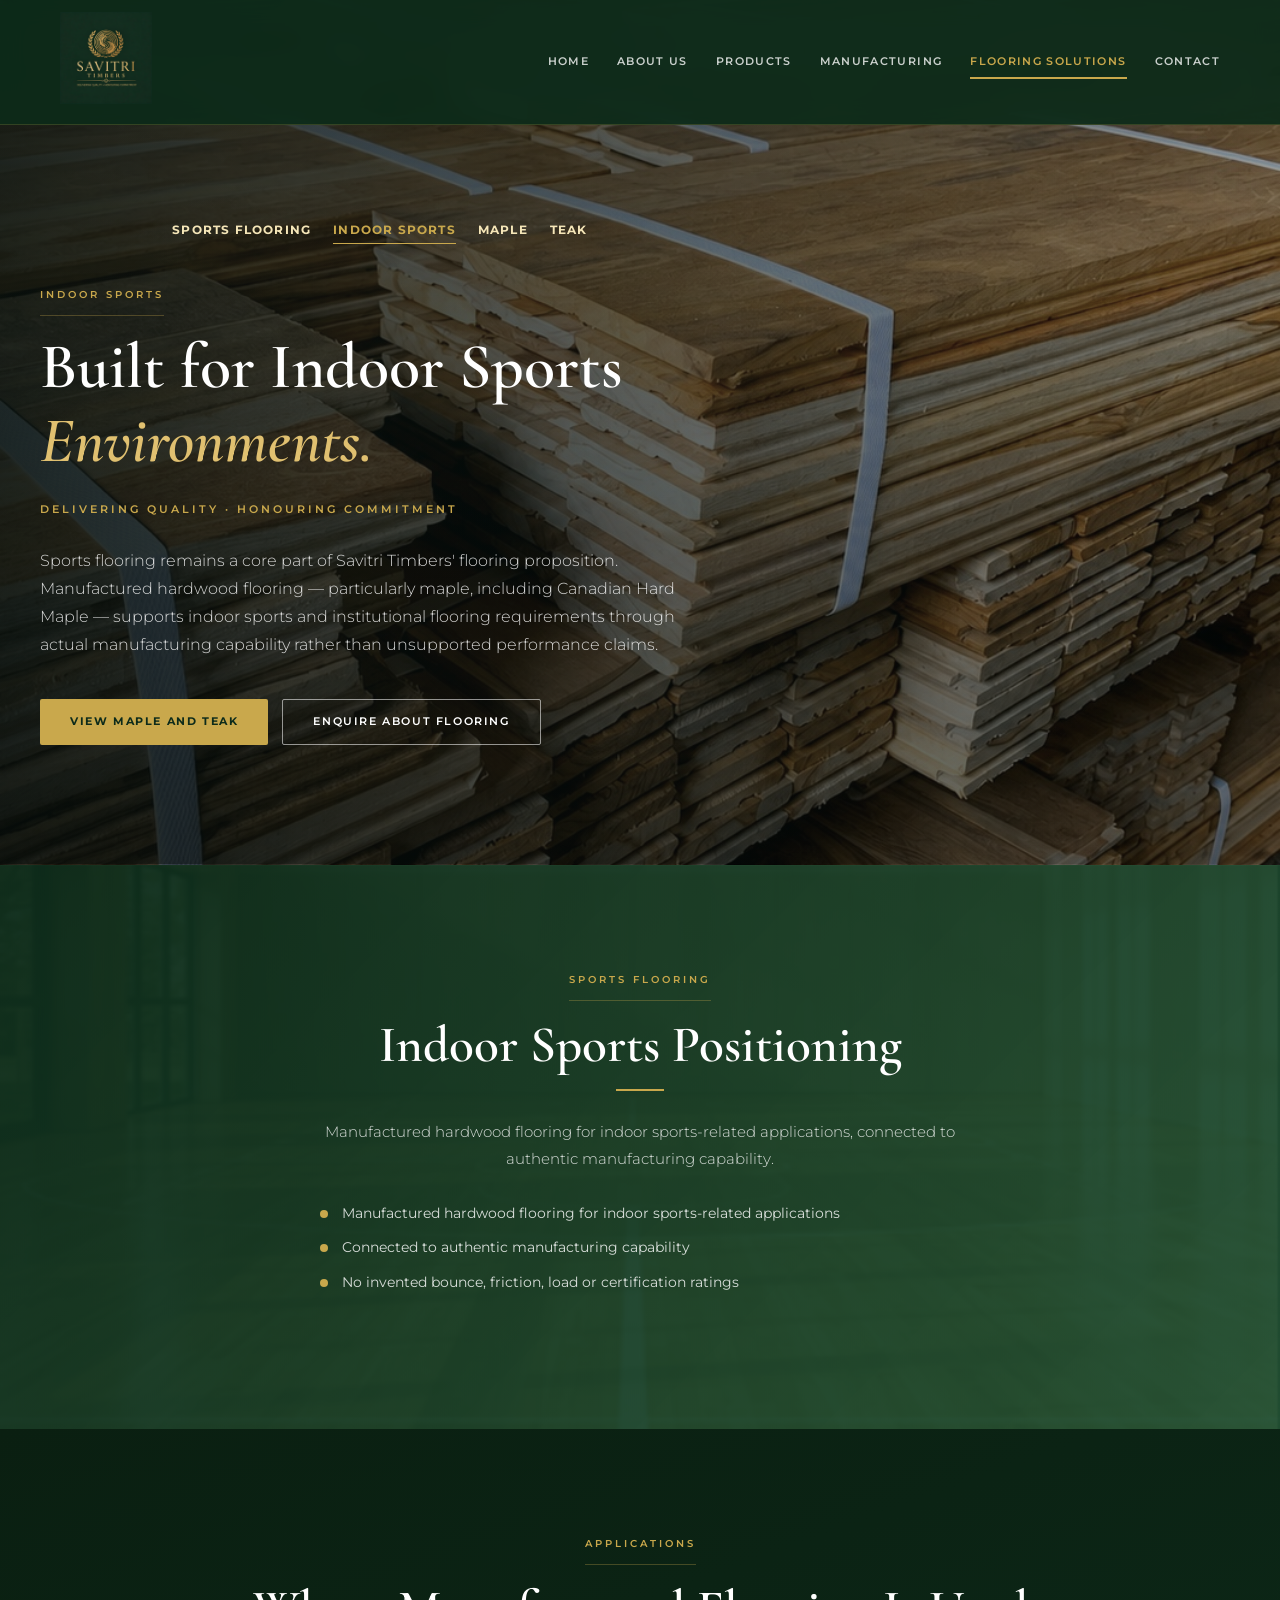
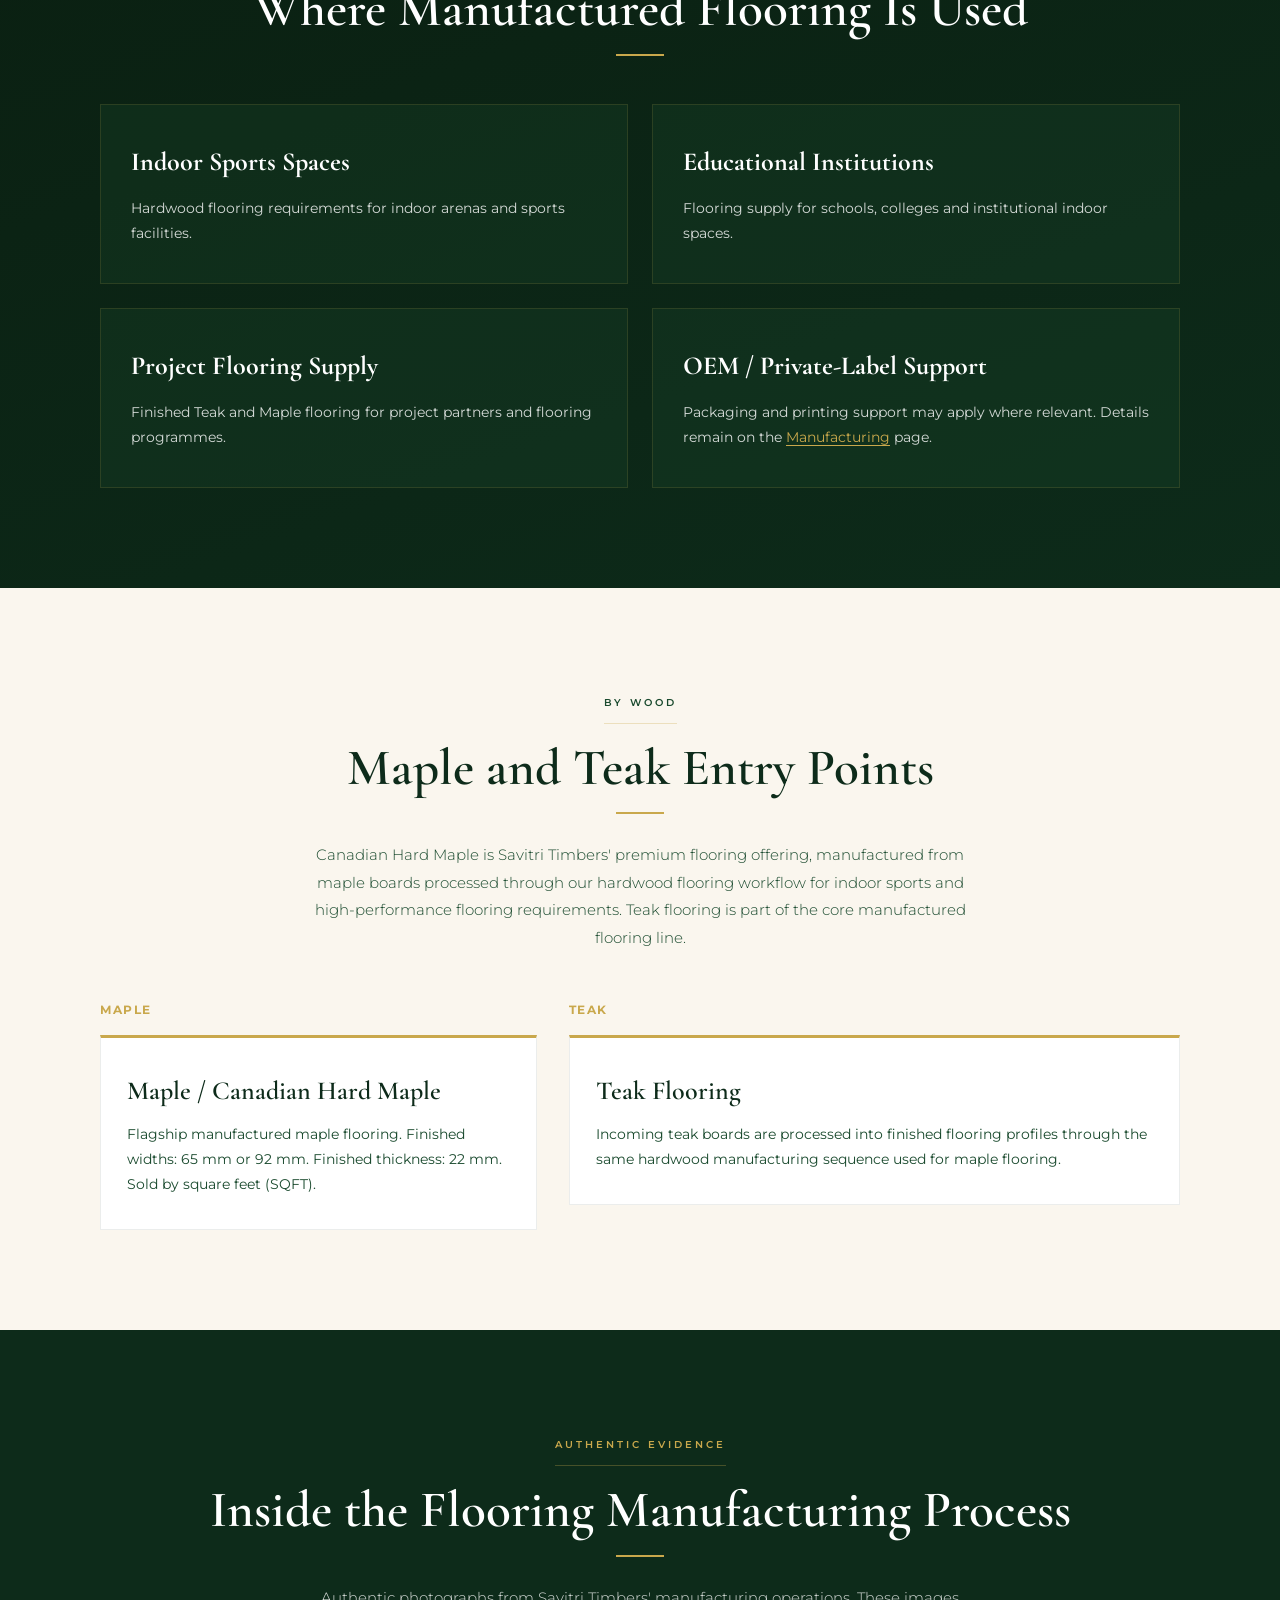
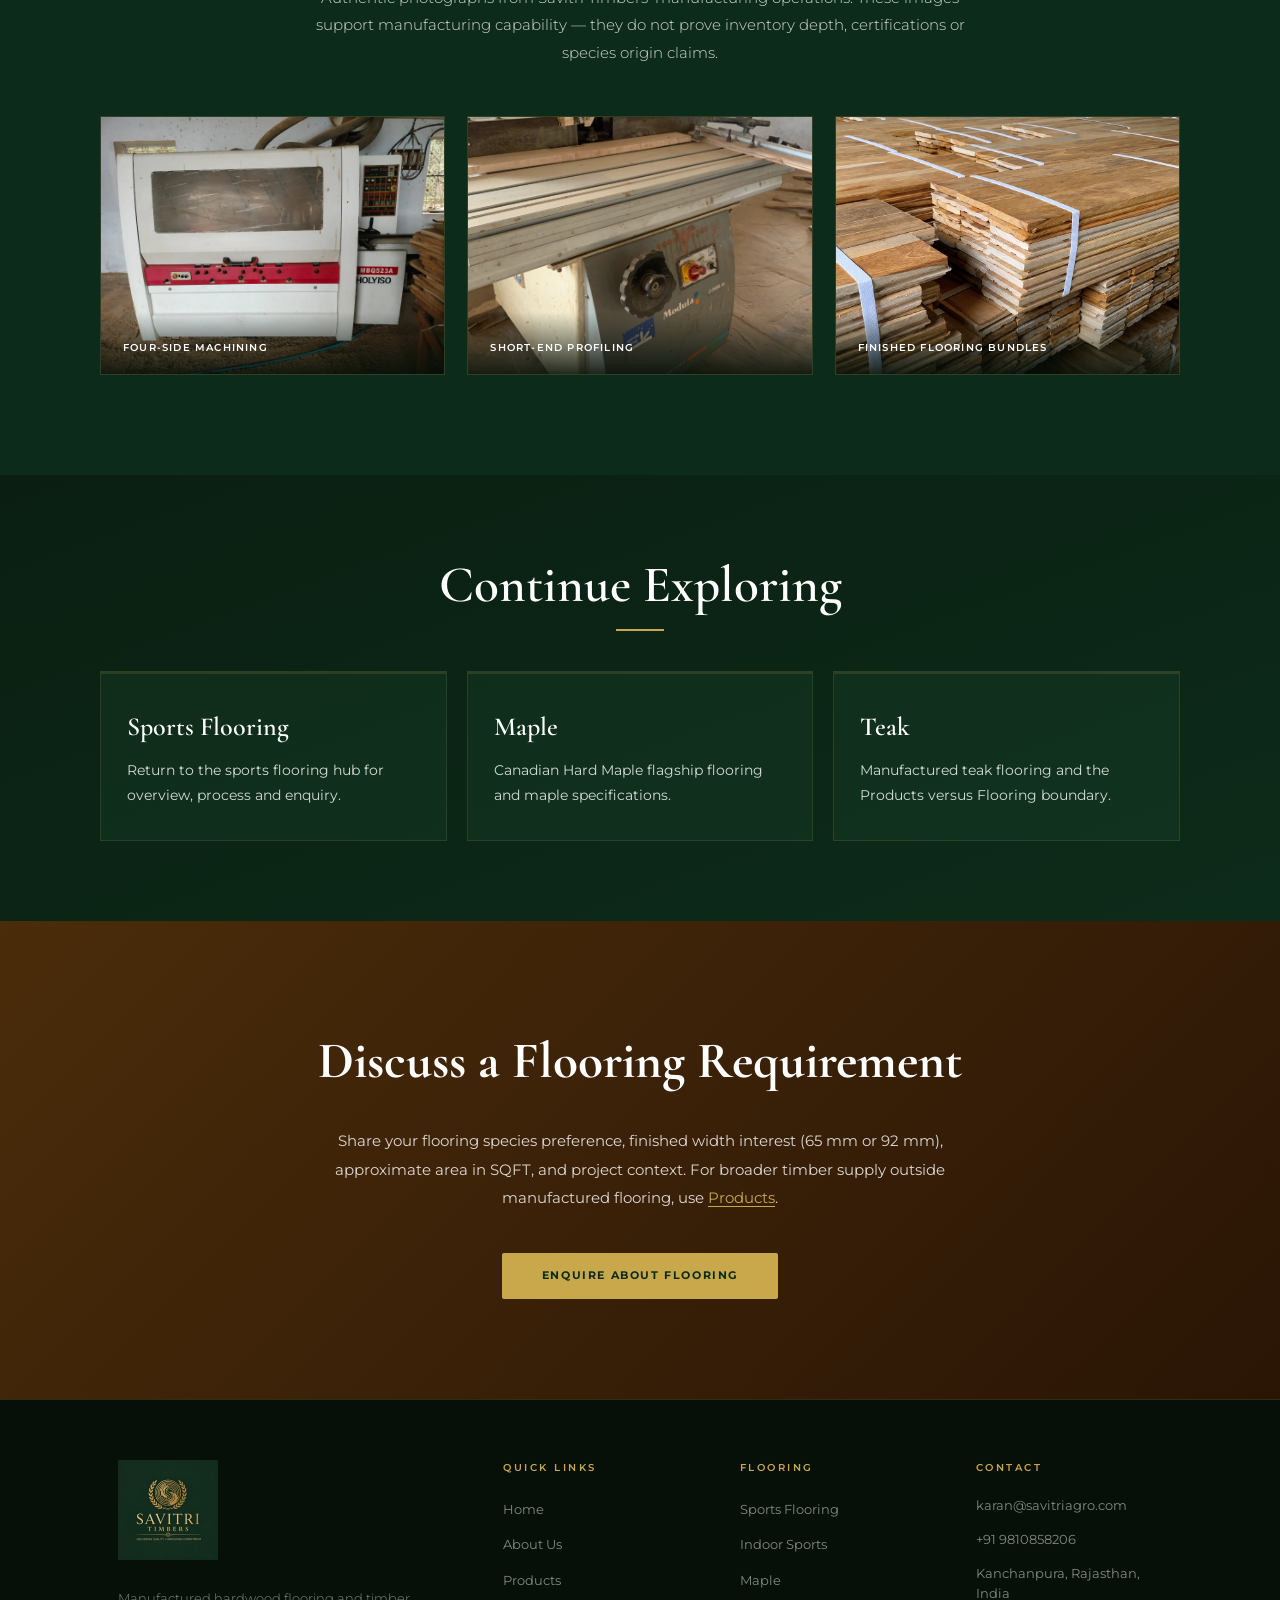
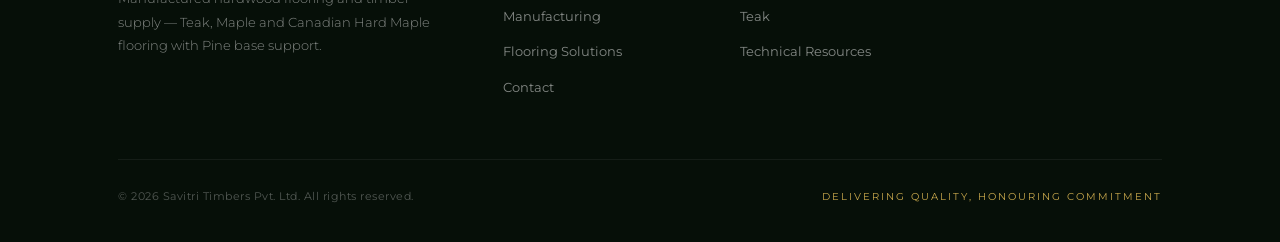
==== commit d85bf9de: "feat: implement Sprint 4.3 technical resources and URL migration Co-authored-by: Cursor <cursoragent" ====
--- a/flooring/indoor-sports/index.html
+++ b/flooring/indoor-sports/index.html
@@ -28,7 +28,7 @@
             <a href="../../about.html">About Us</a>
             <a href="../../products.html">Products</a>
             <a href="../../manufacturing.html">Manufacturing</a>
-            <a href="../../flooring.html" class="active">Flooring Solutions</a>
+            <a href="../../flooring/sports-flooring/" class="active">Flooring Solutions</a>
             <a href="../../contact.html">Contact</a>
         </nav>
     </div>
@@ -241,7 +241,7 @@
                     <li><a href="../../about.html">About Us</a></li>
                     <li><a href="../../products.html">Products</a></li>
                     <li><a href="../../manufacturing.html">Manufacturing</a></li>
-                    <li><a href="../../flooring.html">Flooring Solutions</a></li>
+                    <li><a href="../../flooring/sports-flooring/">Flooring Solutions</a></li>
                     <li><a href="../../contact.html">Contact</a></li>
                 </ul>
             </div>
@@ -252,6 +252,7 @@
                     <li><a href="../indoor-sports/">Indoor Sports</a></li>
                     <li><a href="../maple/">Maple</a></li>
                     <li><a href="../teak/">Teak</a></li>
+                    <li><a href="../../technical-resources.html">Technical Resources</a></li>
                 </ul>
             </div>
             <div class="footer-col">
--- a/css/style.css
+++ b/css/style.css
@@ -2628,3 +2628,84 @@
     header nav a,
     .home-page header nav a { font-size: 7.5px; letter-spacing: .25px; }
 }
+
+/* Sprint 4.3 Stage 2 — homepage discovery links */
+.home-page a.species-card {
+    display: block;
+    color: inherit;
+    text-decoration: none;
+}
+
+.home-page a.species-card:hover,
+.home-page a.species-card:focus-visible {
+    transform: translateY(-8px);
+    box-shadow: 0 20px 40px rgba(0, 0, 0, 0.35);
+}
+
+.home-page a.species-card:focus-visible {
+    outline: 3px solid var(--gold-light);
+    outline-offset: 4px;
+}
+
+.home-page .species-card.pine {
+    cursor: default;
+}
+
+.home-page .country-grid a {
+    display: flex;
+    align-items: center;
+    gap: 8px;
+    padding: 8px 18px;
+    border: 1px solid rgba(201, 168, 76, 0.45);
+    border-radius: 2px;
+    font-size: 10px;
+    letter-spacing: 1.5px;
+    color: var(--gold);
+    text-transform: uppercase;
+    font-weight: 600;
+    text-decoration: none;
+    background: rgba(201, 168, 76, 0.08);
+}
+
+.home-page .country-grid a::before {
+    content: '●';
+    font-size: 6px;
+    color: var(--gold);
+}
+
+.home-page .country-grid a:hover,
+.home-page .country-grid a:focus-visible {
+    background: rgba(201, 168, 76, 0.16);
+    border-color: var(--gold);
+}
+
+.home-page .country-grid a:focus-visible {
+    outline: 3px solid var(--gold-light);
+    outline-offset: 4px;
+}
+
+@media (max-width: 768px) {
+    .home-page .species-grid,
+    .home-page .country-grid,
+    .home-page .why-grid {
+        min-width: 0;
+    }
+
+    .home-page a.species-card,
+    .home-page .species-card {
+        min-width: 0;
+    }
+
+    .home-page header,
+    .home-page header .container {
+        max-width: 100%;
+        width: 100%;
+        min-width: 0;
+    }
+
+    .home-page header nav {
+        flex-wrap: wrap;
+        justify-content: flex-end;
+        max-width: 100%;
+    }
+}
--- a/css/flooring.css
+++ b/css/flooring.css
@@ -467,6 +467,13 @@
     font-size: 13.5px;
     line-height: 1.75;
     color: var(--green-mid);
+}
+
+.flooring-specs a {
+    color: var(--green-dark);
+    font-weight: 600;
+    text-decoration: underline;
+    text-underline-offset: 3px;
 }
 
 
